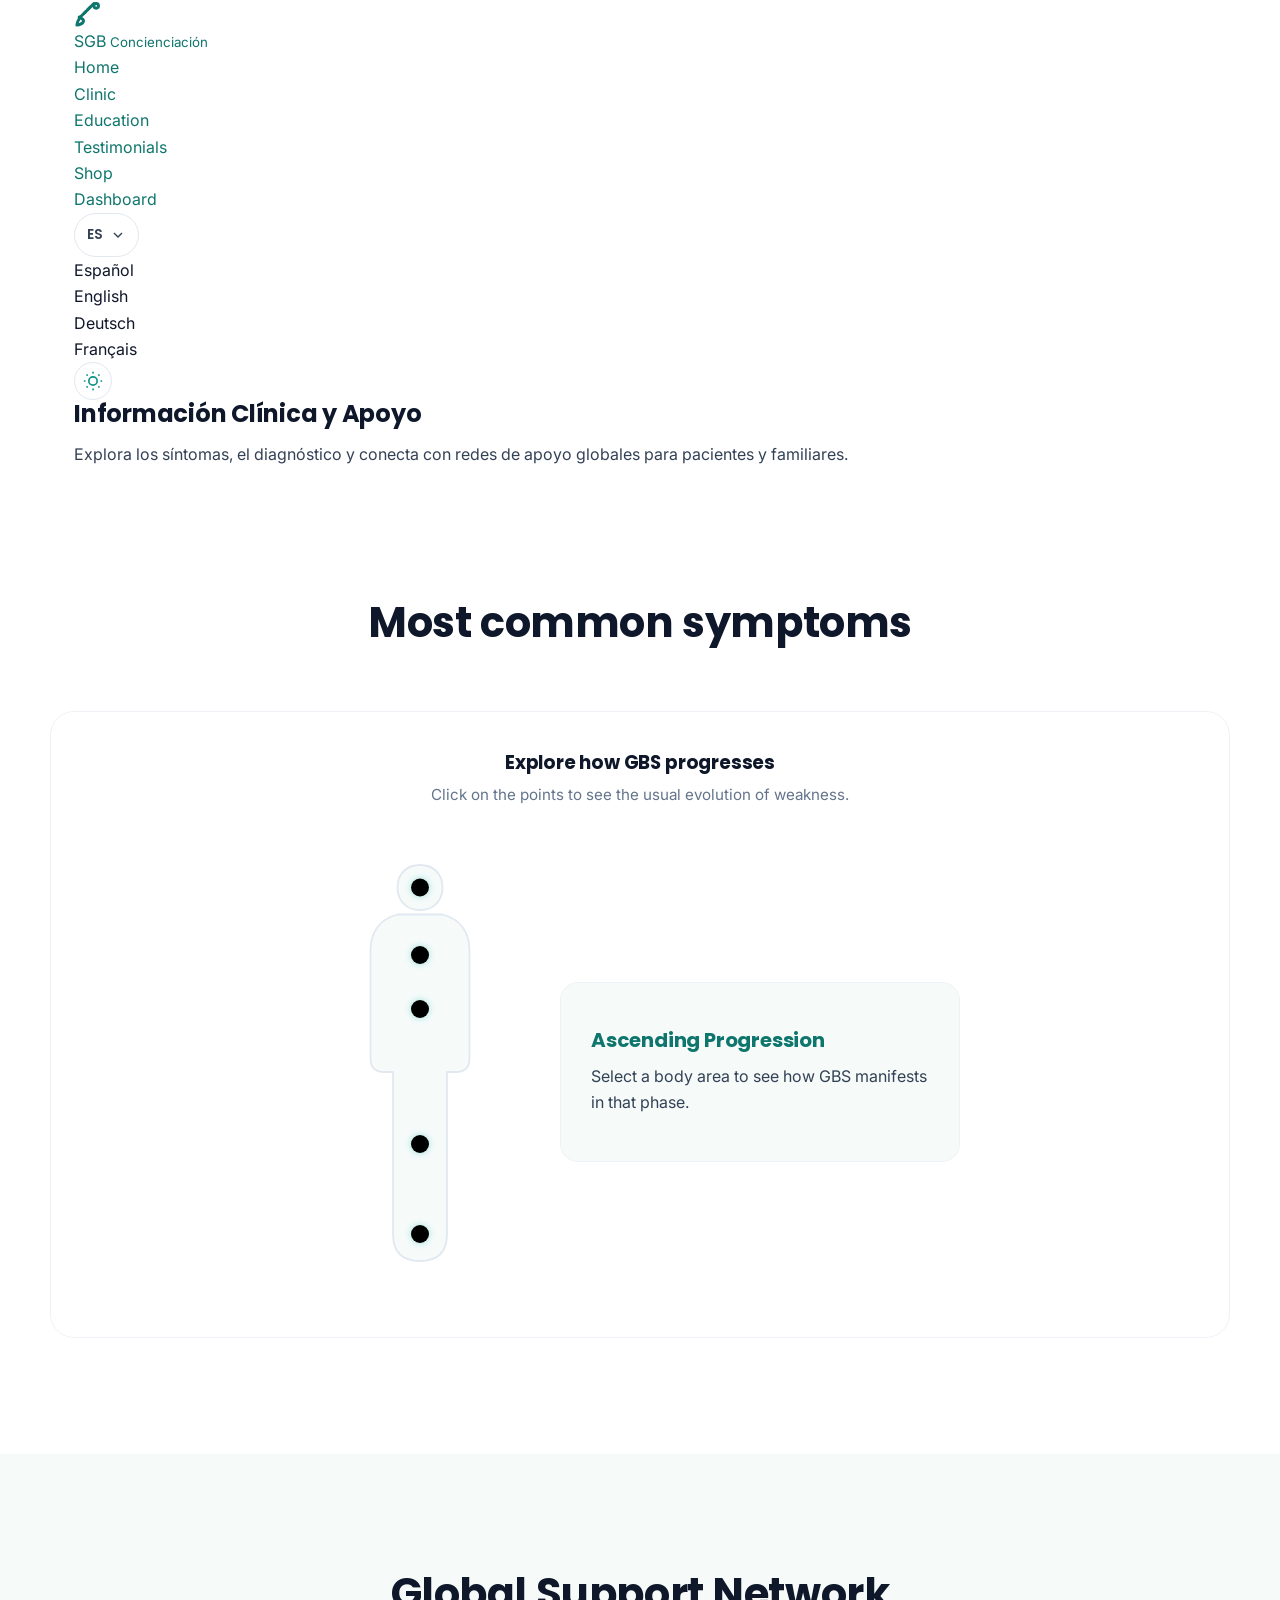
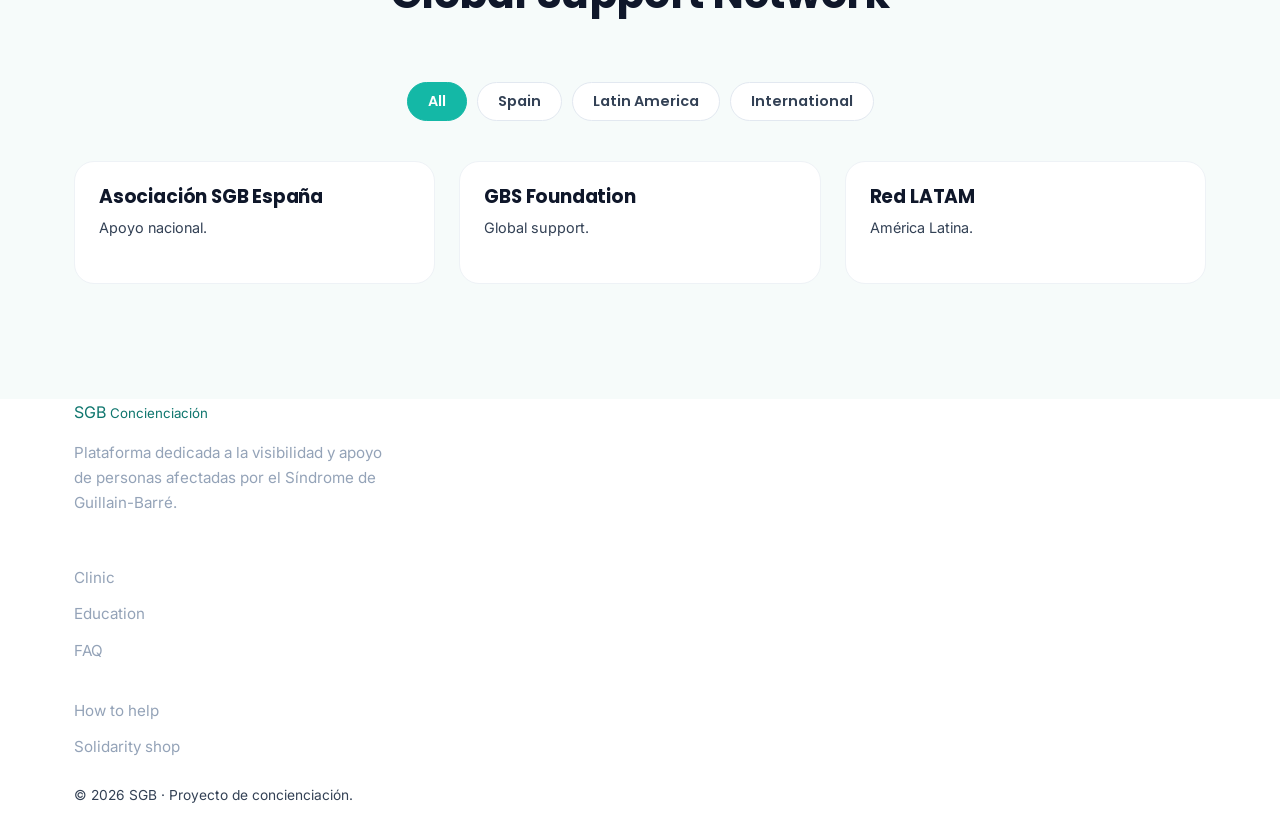
==== clinica.html @ 2cfd0564 "que crees que podemos implementar? ### Mejoras Implementadas: 1.  **Nueva Arquitectura Modular**: He" ====
<!DOCTYPE html>
<html lang="es" data-theme="light">
<head>
  <meta charset="UTF-8" />
  <meta name="viewport" content="width=device-width, initial-scale=1.0" />
  <title data-i18n="nav.sintomas">Clínica - SGB · Concienciación</title>
  
  <!-- SEO & Social -->
  <meta name="description" content="Información clínica detallada sobre el Síndrome de Guillain-Barré: síntomas, diagnóstico y red de apoyo internacional." data-i18n-attr="content:meta.description" />
  <link rel="canonical" href="https://sgb-concienciacion.vercel.app/clinica.html" />
  
  <link rel="icon" type="image/svg+xml" href="assets/favicon.svg" />
  <link rel="stylesheet" href="css/styles.css" />
  <link rel="preconnect" href="https://fonts.googleapis.com" />
  <link rel="preconnect" href="https://fonts.gstatic.com" crossorigin />
  <link href="https://fonts.googleapis.com/css2?family=Poppins:wght@400;500;600;700;800&family=Inter:wght@400;500;600&display=swap" rel="stylesheet" />
</head>
<body class="subpage">
  <a href="#main-content" class="skip-link" data-i18n="skip.content">Saltar al contenido</a>

  <!-- Header -->
  <header class="header sticky" id="header">
    <div class="container nav-container">
      <a href="index.html" class="logo" aria-label="Inicio - SGB" data-i18n-attr="aria-label:brand.aria">
        <span class="logo-icon" aria-hidden="true">
          <svg viewBox="0 0 24 24" width="28" height="28" fill="none" stroke="currentColor" stroke-width="2.5" stroke-linecap="round" stroke-linejoin="round"><path d="M4.5 16.5c-1.5 1.26-2 5-2 5s3.74-.5 5-2c.71-.84.71-2.16 0-3-.71-.84-1.9-1.26-3-2z"/><path d="m10 10-5.5 5.5"/><path d="m14 6-5.5 5.5"/><path d="M17 3l-5.5 5.5"/><circle cx="19" cy="5" r="2"/></svg>
        </span>
        <span class="logo-text">SGB <small>Concienciación</small></span>
      </a>

      <nav class="nav" id="navMenu" aria-label="Navegación principal">
        <ul role="list">
          <li><a href="index.html" data-i18n="nav.inicio">Inicio</a></li>
          <li><a href="clinica.html" class="active" aria-current="page" data-i18n="nav.sintomas">Clínica</a></li>
          <li><a href="educacion.html" data-i18n="nav.concienciacion">Educación</a></li>
          <li><a href="comunidad.html" data-i18n="nav.testimonios">Comunidad</a></li>
          <li><a href="tienda.html" data-i18n="nav.merchan">Tienda</a></li>
          <li><a href="dashboard.html" data-i18n="nav.dashboard">Dashboard</a></li>
        </ul>
      </nav>

      <div class="nav-actions">
        <div class="lang-selector">
          <button class="lang-btn" id="langBtn" aria-expanded="false" aria-haspopup="listbox" aria-label="Cambiar idioma">
            <span id="currentLang">ES</span>
            <svg viewBox="0 0 24 24" width="16" height="16" fill="none" stroke="currentColor" stroke-width="2"><path d="m6 9 6 6 6-6"/></svg>
          </button>
          <ul class="lang-dropdown" id="langDropdown" role="listbox">
            <li role="option" data-value="es">Español</li>
            <li role="option" data-value="en">English</li>
            <li role="option" data-value="de">Deutsch</li>
            <li role="option" data-value="fr">Français</li>
          </ul>
        </div>
        <button id="themeToggle" class="theme-toggle" aria-label="Cambiar tema" data-i18n-attr="aria-label:attr.theme">
          <svg class="sun" viewBox="0 0 24 24" width="20" height="20" fill="none" stroke="currentColor" stroke-width="2"><circle cx="12" cy="12" r="5"/><path d="M12 1v2M12 21v2M4.22 4.22l1.42 1.42M18.36 18.36l1.42 1.42M1 12h2M21 12h2M4.22 19.78l1.42-1.42M18.36 5.64l1.42-1.42"/></svg>
          <svg class="moon" viewBox="0 0 24 24" width="20" height="20" fill="none" stroke="currentColor" stroke-width="2"><path d="M21 12.79A9 9 0 1 1 11.21 3 7 7 0 0 0 21 12.79z"/></svg>
        </button>
        <button class="menu-toggle" id="menuToggle" aria-label="Abrir menú" aria-controls="navMenu" aria-expanded="false" data-i18n-attr="aria-label:attr.menu.open">
          <svg viewBox="0 0 24 24" width="24" height="24" fill="none" stroke="currentColor" stroke-width="2.5" stroke-linecap="round"><path class="top" d="M4 7h16"/><path class="mid" d="M4 12h16"/><path class="bot" d="M4 17h16"/></svg>
        </button>
      </div>
    </div>
  </header>

  <main id="main-content">
    <section class="page-header container">
      <h1 data-i18n="clinica.title">Información Clínica y Apoyo</h1>
      <p class="lead" data-i18n="clinica.lead">Explora los síntomas, el diagnóstico y conecta con redes de apoyo globales para pacientes y familiares.</p>
    </section>

    <!-- Síntomas -->
    <section id="sintomas" class="section container">
      <div class="section-head">
        <h2 data-i18n="sintomas.title">Síntomas y Progresión</h2>
      </div>
      <!-- Mapa interactivo de síntomas -->
      <div class="symptoms-map-container reveal">
        <h3 class="map-title" data-i18n="sintomas.map.title">Explora cómo progresa el SGB</h3>
        <p class="map-subtitle" data-i18n="sintomas.map.subtitle">Haz clic en los puntos para ver la evolución habitual de la debilidad.</p>
        
        <div class="map-wrapper">
          <div class="human-body-svg">
            <svg viewBox="0 0 200 500" width="100%" height="100%" preserveAspectRatio="xMidYMid meet">
              <path d="M100 20c-15 0-25 10-25 25s10 25 25 25 25-10 25-25-10-25-25-25zM75 75c-20 5-30 20-30 40v120c0 10 5 15 15 15h10v180c0 20 10 30 30 30s30-10 30-30V250h10c10 0 15-5 15-15V115c0-20-10-35-30-40H75z" fill="var(--bg-alt)" stroke="var(--line)" stroke-width="2"/>
              <circle class="hotspot" data-step="1" cx="100" cy="430" r="10" fill="var(--teal-500)"/>
              <circle class="hotspot" data-step="2" cx="100" cy="330" r="10" fill="var(--teal-500)"/>
              <circle class="hotspot" data-step="3" cx="100" cy="180" r="10" fill="var(--teal-500)"/>
              <circle class="hotspot" data-step="4" cx="100" cy="120" r="10" fill="var(--teal-500)"/>
              <circle class="hotspot" data-step="5" cx="100" cy="45" r="10" fill="var(--teal-500)"/>
            </svg>
          </div>
          
          <div class="map-info-panel" id="mapInfoPanel">
            <div class="info-content active" data-step="default">
              <h4 data-i18n="sintomas.map.default.h">Progresión Ascendente</h4>
              <p data-i18n="sintomas.map.default.p">Selecciona una zona del cuerpo para ver cómo se manifiesta el SGB en esa fase.</p>
            </div>
            <div class="info-content" data-step="1" hidden><h4 data-i18n="sintomas.map.s1.h">1. Pies y Tobillos</h4><p data-i18n="sintomas.map.s1.p">Hormigueo y pérdida inicial de reflejos.</p></div>
            <div class="info-content" data-step="2" hidden><h4 data-i18n="sintomas.map.s2.h">2. Piernas y Rodillas</h4><p data-i18n="sintomas.map.s2.p">Debilidad muscular que dificulta caminar.</p></div>
            <div class="info-content" data-step="3" hidden><h4 data-i18n="sintomas.map.s3.h">3. Tronco y Manos</h4><p data-i18n="sintomas.map.s3.p">Afecta la destreza manual y la fuerza en los brazos.</p></div>
            <div class="info-content" data-step="4" hidden><h4 data-i18n="sintomas.map.s4.h">4. Músculos Respiratorios</h4><p data-i18n="sintomas.map.s4.p">Fase crítica. Requiere vigilancia intensiva.</p></div>
            <div class="info-content" data-step="5" hidden><h4 data-i18n="sintomas.map.s5.h">5. Nervios Craneales</h4><p data-i18n="sintomas.map.s5.p">Afecta al habla y los movimientos faciales.</p></div>
          </div>
        </div>
      </div>
    </section>

    <!-- Red de Apoyo -->
    <section id="apoyo" class="section section-alt">
      <div class="container">
        <div class="section-head">
          <h2 data-i18n="map.title">Red de Apoyo Global</h2>
        </div>
        <div class="support-map-wrapper">
          <div class="support-regions">
            <button class="region-tab active" data-region="all" data-i18n="test.tab.all">Todos</button>
            <button class="region-tab" data-region="es" data-i18n="map.region.es">España</button>
            <button class="region-tab" data-region="latam" data-i18n="map.region.latam">Latinoamérica</button>
            <button class="region-tab" data-region="intl" data-i18n="map.region.intl">Internacional</button>
          </div>
          <div class="support-grid" id="supportGrid">
            <!-- Dinámico -->
          </div>
        </div>
      </div>
    </section>
  </main>

  <footer class="footer">
    <div class="container footer-grid">
      <div class="footer-brand">
        <a href="index.html" class="logo">
          <span class="logo-text">SGB <small>Concienciación</small></span>
        </a>
        <p data-i18n="footer.about">Plataforma dedicada a la visibilidad y apoyo de personas afectadas por el Síndrome de Guillain-Barré.</p>
      </div>
      <div class="footer-nav">
        <div class="footer-col">
          <h4 data-i18n="footer.col.info">Información</h4>
          <ul role="list">
            <li><a href="clinica.html" data-i18n="nav.sintomas">Clínica</a></li>
            <li><a href="educacion.html" data-i18n="nav.concienciacion">Educación</a></li>
            <li><a href="index.html#faq" data-i18n="nav.faq">Preguntas frecuentes</a></li>
          </ul>
        </div>
        <div class="footer-col">
          <h4 data-i18n="footer.col.imple">Implicarse</h4>
          <ul role="list">
            <li><a href="index.html#ayuda" data-i18n="nav.ayuda">Cómo ayudar</a></li>
            <li><a href="tienda.html" data-i18n="cta.tienda">Tienda solidaria</a></li>
          </ul>
        </div>
      </div>
    </div>
    <div class="container footer-bottom">
      <p>© 2026 SGB · Proyecto de concienciación.</p>
    </div>
  </footer>

  <script src="js/i18n.js"></script>
  <script src="js/main.js"></script>
</body>
</html>
---- css/styles.css ----
/* =========================================================
   SGB · Concienciación del Síndrome de Guillain-Barré
   Hoja de estilos principal
   ========================================================= */

/* ---------- Tokens / variables ---------- */
:root {
  --teal-900: #0b504a;
  --teal-800: #0f766e;
  --teal-700: #0d9488;
  --teal-600: #14b8a6;
  --teal-400: #2dd4bf;
  --teal-300: #5eead4;

  --coral: #f97373;
  --coral-soft: #fb7185;
  --amber: #fbbf24;

  --ink: #0f172a;
  --ink-soft: #334155;
  --muted: #64748b;
  --line: #e2e8f0;
  --line-soft: #eef2f6;
  --bg: #ffffff;
  --bg-alt: #f6fbfa;
  --bg-tint: #ecfdf5;

  --radius: 16px;
  --radius-sm: 10px;
  --radius-lg: 24px;
  --shadow-sm: 0 1px 2px rgba(15, 23, 42, .06), 0 1px 3px rgba(15, 23, 42, .04);
  --shadow: 0 10px 30px -12px rgba(13, 148, 136, .18);
  --shadow-lg: 0 30px 60px -20px rgba(13, 148, 136, .28);

  --container: 1180px;
  --ease: cubic-bezier(.22, .61, .36, 1);

  --font-display: "Poppins", system-ui, -apple-system, "Segoe UI", Roboto, sans-serif;
  --font-body: "Inter", system-ui, -apple-system, "Segoe UI", Roboto, sans-serif;
}

/* ---------- Reset base ---------- */
*, *::before, *::after { box-sizing: border-box; }

html { scroll-behavior: smooth; -webkit-text-size-adjust: 100%; }

body {
  margin: 0;
  font-family: var(--font-body);
  color: var(--ink);
  background: var(--bg);
  line-height: 1.65;
  font-size: 16px;
  -webkit-font-smoothing: antialiased;
  text-rendering: optimizeLegibility;
  overflow-x: hidden;
}

h1, h2, h3, h4 {
  font-family: var(--font-display);
  color: var(--ink);
  line-height: 1.18;
  margin: 0 0 .5em;
  font-weight: 700;
  letter-spacing: -.01em;
}

p { margin: 0 0 1em; color: var(--ink-soft); }

a { color: var(--teal-800); text-decoration: none; transition: color .2s var(--ease); }
a:hover { color: var(--teal-600); }

ul { margin: 0; padding: 0; list-style: none; }

img, svg { display: block; max-width: 100%; }

:focus-visible { outline: 3px solid var(--teal-400); outline-offset: 2px; border-radius: 4px; }

/* ---------- Layout ---------- */
.container {
  width: 100%;
  max-width: var(--container);
  margin-inline: auto;
  padding-inline: 24px;
}

.section { padding: clamp(64px, 9vw, 120px) 0; position: relative; }
.section-alt { background: var(--bg-alt); }

.section-head { max-width: 720px; margin: 0 auto clamp(40px, 5vw, 64px); text-align: center; }
.section-head h2 { font-size: clamp(1.8rem, 3.4vw, 2.6rem); }
.section-lead { font-size: 1.075rem; color: var(--muted); margin-top: 4px; }

.kicker {
  display: inline-block;
  font-family: var(--font-display);
  font-size: .8rem;
  font-weight: 600;
  letter-spacing: .12em;
  text-transform: uppercase;
  color: var(--teal-700);
  background: var(--bg-tint);
  padding: 6px 14px;
  border-radius: 999px;
  margin-bottom: 16px;
}

.grid-2 { display: grid; grid-template-columns: repeat(2, 1fr); gap: 24px; }
.grid-3 { display: grid; grid-template-columns: repeat(3, 1fr); gap: 24px; }
.grid-4 { display: grid; grid-template-columns: repeat(4, 1fr); gap: 24px; }

/* ---------- Botones ---------- */
.btn {
  --btn-bg: var(--teal-800);
  display: inline-flex;
  align-items: center;
  justify-content: center;
  gap: 8px;
  font-family: var(--font-display);
  font-weight: 600;
  font-size: .98rem;
  padding: 13px 24px;
  border-radius: 999px;
  border: 2px solid transparent;
  cursor: pointer;
  background: var(--btn-bg);
  color: #fff;
  transition: transform .2s var(--ease), box-shadow .25s var(--ease), background .2s var(--ease);
  white-space: nowrap;
}
.btn:hover { transform: translateY(-2px); box-shadow: 0 14px 24px -10px rgba(13, 148, 136, .55); color: #fff; }
.btn:active { transform: translateY(0); }

.btn-primary { background: linear-gradient(135deg, var(--teal-600), var(--teal-800)); }
.btn-outline { background: transparent; color: var(--teal-800); border-color: rgba(15, 118, 110, .35); }
.btn-outline:hover { background: var(--teal-800); color: #fff; border-color: var(--teal-800); }

.btn-ghost {
  background: transparent;
  color: var(--teal-800);
  border-color: rgba(15, 118, 110, .25);
}
.btn-ghost:hover { background: var(--teal-800); color: #fff; }

.btn-small { padding: 9px 16px; font-size: .88rem; }
.btn-light { background: #fff; color: var(--teal-800); }
.btn-light:hover { color: var(--teal-800); box-shadow: 0 14px 24px -10px rgba(0, 0, 0, .25); }

/* ---------- Skip link ---------- */
.skip-link {
  position: absolute;
  left: -999px;
  top: 8px;
  background: var(--teal-800);
  color: #fff;
  padding: 10px 16px;
  border-radius: 8px;
  z-index: 200;
}
.skip-link:focus { left: 12px; }

/* ---------- Header ---------- */
.site-header {
  position: sticky;
  top: 0;
  z-index: 100;
  background: rgba(255, 255, 255, .82);
  backdrop-filter: saturate(180%) blur(14px);
  -webkit-backdrop-filter: saturate(180%) blur(14px);
  border-bottom: 1px solid var(--line-soft);
  transition: box-shadow .3s var(--ease);
}
.site-header.scrolled { box-shadow: 0 6px 20px -14px rgba(15, 23, 42, .25); }

.header-inner {
  display: flex;
  align-items: center;
  justify-content: space-between;
  gap: 20px;
  height: 72px;
}

.brand {
  display: inline-flex;
  align-items: center;
  gap: 10px;
  font-family: var(--font-display);
  font-weight: 800;
  font-size: 1.3rem;
  color: var(--ink);
  letter-spacing: -.02em;
}
.brand:hover { color: var(--ink); }
.brand-mark {
  display: grid;
  place-items: center;
  width: 38px;
  height: 38px;
  border-radius: 12px;
  color: #fff;
  background: linear-gradient(135deg, var(--teal-600), var(--teal-800));
  box-shadow: 0 8px 18px -8px rgba(15, 118, 110, .6);
}
.brand-dot { color: var(--teal-600); }

.nav-list { display: flex; align-items: center; gap: 6px; }
.nav-link {
  position: relative;
  display: inline-block;
  padding: 9px 14px;
  font-family: var(--font-display);
  font-weight: 500;
  font-size: .95rem;
  color: var(--ink-soft);
  border-radius: 999px;
  transition: color .2s var(--ease), background .2s var(--ease);
}
.nav-link::after {
  content: "";
  position: absolute;
  left: 14px; right: 14px; bottom: 4px;
  height: 2px;
  background: var(--teal-600);
  transform: scaleX(0);
  transform-origin: left;
  transition: transform .25s var(--ease);
  border-radius: 2px;
}
.nav-link:hover { color: var(--teal-800); }
.nav-link:hover::after { transform: scaleX(1); }

.header-actions { display: flex; align-items: center; gap: 12px; }
.nav-cta { display: inline-flex; }

.cart-btn {
  position: relative;
  display: grid;
  place-items: center;
  width: 44px;
  height: 44px;
  border: 1px solid var(--line);
  background: #fff;
  border-radius: 50%;
  color: var(--teal-800);
  cursor: pointer;
  transition: box-shadow .2s var(--ease), transform .2s var(--ease);
}
.cart-btn:hover { box-shadow: var(--shadow-sm); transform: translateY(-1px); }
.cart-count {
  position: absolute;
  top: -4px; right: -4px;
  min-width: 20px; height: 20px;
  padding: 0 5px;
  display: grid;
  place-items: center;
  font-family: var(--font-display);
  font-size: .72rem;
  font-weight: 700;
  color: #fff;
  background: var(--coral);
  border-radius: 999px;
  border: 2px solid #fff;
  transform: scale(0);
  transition: transform .25s var(--ease);
}
.cart-count.show { transform: scale(1); }

.menu-toggle {
  display: none;
  flex-direction: column;
  justify-content: center;
  gap: 5px;
  width: 44px;
  height: 44px;
  background: transparent;
  border: 1px solid var(--line);
  border-radius: 12px;
  cursor: pointer;
  padding: 0;
}
.menu-toggle span {
  width: 20px;
  height: 2px;
  background: var(--ink);
  margin: 0 auto;
  border-radius: 2px;
  transition: transform .3s var(--ease), opacity .2s var(--ease);
}
.menu-toggle.open span:nth-child(1) { transform: translateY(7px) rotate(45deg); }
.menu-toggle.open span:nth-child(2) { opacity: 0; }
.menu-toggle.open span:nth-child(3) { transform: translateY(-7px) rotate(-45deg); }

/* ---------- Selector de idioma ---------- */
.lang-switch { position: relative; }

.lang-btn {
  display: inline-flex;
  align-items: center;
  gap: 6px;
  height: 44px;
  padding: 0 12px;
  border: 1px solid var(--line);
  background: #fff;
  border-radius: 999px;
  color: var(--ink-soft);
  font-family: var(--font-display);
  font-weight: 600;
  font-size: .85rem;
  letter-spacing: .03em;
  cursor: pointer;
  transition: box-shadow .2s var(--ease), transform .2s var(--ease), border-color .2s var(--ease), color .2s var(--ease);
}
.lang-btn:hover { box-shadow: var(--shadow-sm); transform: translateY(-1px); border-color: var(--teal-300); color: var(--teal-800); }
.lang-btn .lang-current { line-height: 1; }
.lang-btn .lang-caret { opacity: .6; transition: transform .25s var(--ease); }
.lang-btn.open .lang-caret { transform: rotate(180deg); }

.lang-menu {
  position: absolute;
  top: calc(100% + 8px);
  right: 0;
  min-width: 172px;
  margin: 0;
  padding: 6px;
  background: #fff;
  border: 1px solid var(--line);
  border-radius: 14px;
  box-shadow: var(--shadow);
  z-index: 120;
  list-style: none;
  opacity: 0;
  visibility: hidden;
  transform: translateY(-6px);
  transition: opacity .2s var(--ease), transform .2s var(--ease), visibility .2s var(--ease);
}
.lang-menu.open { opacity: 1; visibility: visible; transform: translateY(0); }

.lang-option {
  display: block;
  width: 100%;
  text-align: left;
  padding: 9px 12px;
  border: none;
  background: transparent;
  border-radius: 10px;
  font-family: var(--font-body);
  font-size: .92rem;
  font-weight: 500;
  color: var(--ink-soft);
  cursor: pointer;
  transition: background .15s var(--ease), color .15s var(--ease);
}
.lang-option:hover { background: var(--bg-tint); color: var(--teal-800); }
.lang-option.active { color: var(--teal-800); font-weight: 700; background: var(--bg-tint); }

/* ---------- Hero ---------- */
.hero {
  position: relative;
  padding: clamp(70px, 12vw, 130px) 0 clamp(60px, 8vw, 100px);
  overflow: hidden;
  background:
    radial-gradient(1200px 600px at 85% -10%, rgba(94, 234, 212, .25), transparent 60%),
    radial-gradient(900px 500px at 10% 120%, rgba(20, 184, 166, .14), transparent 55%),
    linear-gradient(180deg, #f0fdfa 0%, #ffffff 60%);
}
.hero-bg { position: absolute; inset: 0; pointer-events: none; z-index: 0; }
.blob {
  position: absolute;
  border-radius: 50%;
  filter: blur(60px);
  opacity: .5;
  animation: float 14s ease-in-out infinite;
}
.blob-1 { width: 360px; height: 360px; background: #5eead4; top: -80px; right: -60px; }
.blob-2 { width: 280px; height: 280px; background: #99f6e4; bottom: -60px; left: -40px; animation-delay: -4s; }
.blob-3 { width: 200px; height: 200px; background: #fda4af; top: 40%; left: 45%; opacity: .25; animation-delay: -8s; }
@keyframes float {
  0%, 100% { transform: translate(0, 0) scale(1); }
  50% { transform: translate(20px, -24px) scale(1.06); }
}

.hero-inner {
  position: relative;
  z-index: 1;
  display: grid;
  grid-template-columns: 1.15fr .85fr;
  align-items: center;
  gap: 48px;
}

.eyebrow {
  display: inline-flex;
  align-items: center;
  gap: 8px;
  font-family: var(--font-display);
  font-weight: 600;
  font-size: .82rem;
  letter-spacing: .04em;
  color: var(--teal-800);
  background: #fff;
  border: 1px solid var(--teal-300);
  padding: 8px 14px;
  border-radius: 999px;
  box-shadow: var(--shadow-sm);
  margin-bottom: 22px;
}
.ribbon-mini { display: inline-grid; place-items: center; color: var(--teal-600); }

.hero-title {
  font-size: clamp(2.3rem, 5.4vw, 4rem);
  font-weight: 800;
  line-height: 1.08;
  margin-bottom: 20px;
}
.grad {
  background: linear-gradient(120deg, var(--teal-600) 10%, var(--teal-800) 60%, var(--coral-soft) 130%);
  -webkit-background-clip: text;
  background-clip: text;
  -webkit-text-fill-color: transparent;
  color: transparent;
}
.hero-lead {
  font-size: 1.15rem;
  color: var(--ink-soft);
  max-width: 540px;
  margin-bottom: 30px;
}
.hero-cta { display: flex; flex-wrap: wrap; gap: 14px; margin-bottom: 40px; }

.hero-stats {
  display: grid;
  grid-template-columns: repeat(3, 1fr);
  gap: 24px;
  max-width: 560px;
  padding-top: 26px;
  border-top: 1px solid var(--line);
}
.hero-stats li { display: flex; flex-direction: column; }
.hero-stats strong {
  font-family: var(--font-display);
  font-size: 1.7rem;
  font-weight: 700;
  color: var(--teal-800);
  line-height: 1;
}
.hero-stats span { font-size: .82rem; color: var(--muted); margin-top: 6px; }

.hero-art { display: grid; place-items: center; }
.ribbon-medal {
  width: min(360px, 80%);
  filter: drop-shadow(0 28px 40px rgba(13, 148, 136, .28));
  animation: bob 6s ease-in-out infinite;
}
@keyframes bob { 0%, 100% { transform: translateY(0); } 50% { transform: translateY(-12px); } }

.scroll-cue {
  position: absolute;
  left: 50%;
  bottom: 22px;
  transform: translateX(-50%);
  z-index: 2;
  display: grid;
  place-items: center;
}
.mouse {
  width: 26px; height: 42px;
  border: 2px solid var(--teal-700);
  border-radius: 999px;
  display: flex;
  justify-content: center;
  padding-top: 7px;
  opacity: .7;
}
.wheel {
  width: 4px; height: 8px;
  background: var(--teal-700);
  border-radius: 2px;
  animation: wheel 1.6s ease-in-out infinite;
}
@keyframes wheel { 0% { opacity: 1; transform: translateY(0); } 100% { opacity: 0; transform: translateY(10px); } }

/* ---------- Tarjetas ---------- */
.cards { margin-top: 8px; }
.card {
  background: #fff;
  border: 1px solid var(--line-soft);
  border-radius: var(--radius);
  padding: 28px;
  box-shadow: var(--shadow-sm);
  transition: transform .25s var(--ease), box-shadow .25s var(--ease), border-color .25s var(--ease);
}
.card:hover { transform: translateY(-6px); box-shadow: var(--shadow); border-color: var(--teal-300); }
.card-icon {
  display: grid;
  place-items: center;
  width: 54px; height: 54px;
  border-radius: 14px;
  margin-bottom: 18px;
  color: #fff;
  background: linear-gradient(135deg, var(--teal-500, var(--teal-600)), var(--teal-800));
}
.card-icon.teal { background: linear-gradient(135deg, var(--teal-600), var(--teal-800)); }
.card h3 { font-size: 1.2rem; margin-bottom: 8px; }
.card p { margin: 0; color: var(--muted); font-size: .98rem; }

/* ---------- Callout ---------- */
.callout {
  display: flex;
  align-items: flex-start;
  gap: 14px;
  margin-top: 36px;
  padding: 20px 24px;
  background: var(--bg-tint);
  border: 1px solid #c7f0e8;
  border-left: 4px solid var(--teal-600);
  border-radius: var(--radius-sm);
}
.callout-icon { color: var(--teal-700); flex: 0 0 auto; margin-top: 2px; }
.callout p { margin: 0; font-size: .96rem; color: var(--ink-soft); }

/* ---------- Síntomas ---------- */
.symptoms { gap: 18px; }
.symptom {
  display: flex;
  gap: 18px;
  align-items: flex-start;
  background: #fff;
  border: 1px solid var(--line-soft);
  border-radius: var(--radius);
  padding: 22px 24px;
  box-shadow: var(--shadow-sm);
  transition: transform .25s var(--ease), box-shadow .25s var(--ease), border-color .25s var(--ease);
}
.symptom:hover { transform: translateY(-4px); box-shadow: var(--shadow); border-color: var(--teal-300); }
.sym-num {
  font-family: var(--font-display);
  font-weight: 800;
  font-size: 1.5rem;
  color: var(--teal-400);
  background: var(--bg-tint);
  border-radius: 12px;
  min-width: 50px;
  height: 50px;
  display: grid;
  place-items: center;
  flex: 0 0 auto;
}
.symptom h3 { font-size: 1.08rem; margin-bottom: 4px; }
.symptom p { margin: 0; font-size: .96rem; color: var(--muted); }

/* ---------- Split / concienciación ---------- */
.split {
  display: grid;
  grid-template-columns: 1fr 1fr;
  gap: 56px;
  align-items: center;
}
.split-text h2 { font-size: clamp(1.7rem, 3vw, 2.4rem); margin-bottom: 16px; }
.split-text p { font-size: 1.05rem; }
.check-list { margin-top: 24px; display: grid; gap: 12px; }
.check-list li {
  position: relative;
  padding-left: 32px;
  font-weight: 500;
  color: var(--ink-soft);
}
.check-list li::before {
  content: "";
  position: absolute;
  left: 0; top: 4px;
  width: 20px; height: 20px;
  border-radius: 50%;
  background: var(--bg-tint);
}
.check-list li::after {
  content: "";
  position: absolute;
  left: 6px; top: 9px;
  width: 8px; height: 4px;
  border-left: 2px solid var(--teal-700);
  border-bottom: 2px solid var(--teal-700);
  transform: rotate(-45deg);
}

.stats-panel {
  background: linear-gradient(160deg, #fff, #f0fdfa);
  border: 1px solid var(--line-soft);
  border-radius: var(--radius-lg);
  padding: 32px;
  box-shadow: var(--shadow);
}
.stat-row { margin-bottom: 22px; }
.stat-row:last-of-type { margin-bottom: 8px; }
.stat-bar {
  height: 12px;
  background: #e2f3f0;
  border-radius: 999px;
  overflow: hidden;
  margin-bottom: 8px;
}
.stat-bar span {
  display: block;
  height: 100%;
  background: linear-gradient(90deg, var(--teal-400), var(--teal-800));
  border-radius: 999px;
  width: 0;
  transition: width 1.2s var(--ease);
}
.stat-row.animated .stat-bar span { width: var(--w); }
.stat-meta { display: flex; align-items: baseline; gap: 10px; }
.stat-meta strong { font-family: var(--font-display); font-size: 1.3rem; color: var(--teal-800); }
.stat-meta span { font-size: .92rem; color: var(--muted); }
.stats-note { font-size: .8rem; color: var(--muted); margin-top: 14px; margin-bottom: 0; }

/* ---------- Productos ---------- */
.products { gap: 26px; }
.product {
  display: flex;
  flex-direction: column;
  background: #fff;
  border: 1px solid var(--line-soft);
  border-radius: var(--radius-lg);
  overflow: hidden;
  box-shadow: var(--shadow-sm);
  transition: transform .3s var(--ease), box-shadow .3s var(--ease), border-color .3s var(--ease);
}
.product:hover { transform: translateY(-8px); box-shadow: var(--shadow-lg); border-color: var(--teal-300); }
.product-media {
  position: relative;
  aspect-ratio: 1 / 1;
  display: grid;
  place-items: center;
  padding: 28px;
  background: radial-gradient(120% 120% at 50% 0%, #f0fdfa, #ffffff 70%);
}
.product-media svg { width: 78%; height: 78%; transition: transform .35s var(--ease); }
.product:hover .product-media svg { transform: scale(1.06) rotate(-1deg); }
.badge {
  position: absolute;
  top: 14px; left: 14px;
  font-family: var(--font-display);
  font-size: .72rem;
  font-weight: 600;
  letter-spacing: .04em;
  text-transform: uppercase;
  color: var(--teal-800);
  background: #fff;
  border: 1px solid var(--teal-300);
  padding: 5px 10px;
  border-radius: 999px;
  box-shadow: var(--shadow-sm);
}
.product-body { padding: 20px 22px 24px; display: flex; flex-direction: column; flex: 1; }
.product-body h3 { font-size: 1.12rem; margin-bottom: 6px; }
.product-body p { font-size: .92rem; color: var(--muted); margin-bottom: 18px; flex: 1; }
.product-foot { display: flex; align-items: center; justify-content: space-between; gap: 12px; }
.price { font-family: var(--font-display); font-weight: 700; font-size: 1.25rem; color: var(--ink); }

/* ---------- Cómo ayudar ---------- */
.help { gap: 24px; }
.help-card {
  background: #fff;
  border: 1px solid var(--line-soft);
  border-radius: var(--radius);
  padding: 30px 28px;
  box-shadow: var(--shadow-sm);
  transition: transform .25s var(--ease), box-shadow .25s var(--ease), border-color .25s var(--ease);
}
.help-card:hover { transform: translateY(-6px); box-shadow: var(--shadow); border-color: var(--teal-300); }
.help-icon {
  display: grid;
  place-items: center;
  width: 56px; height: 56px;
  border-radius: 16px;
  margin-bottom: 18px;
  color: #fff;
  background: linear-gradient(135deg, var(--teal-600), var(--teal-800));
}
.help-card h3 { font-size: 1.2rem; margin-bottom: 8px; }
.help-card p { margin-bottom: 18px; color: var(--muted); font-size: .98rem; }
.link-arrow {
  display: inline-flex;
  align-items: center;
  gap: 6px;
  font-family: var(--font-display);
  font-weight: 600;
  font-size: .95rem;
  color: var(--teal-800);
}
.link-arrow span { transition: transform .2s var(--ease); }
.link-arrow:hover { color: var(--teal-600); }
.link-arrow:hover span { transform: translateX(4px); }

.cta-banner {
  display: flex;
  align-items: center;
  justify-content: space-between;
  gap: 28px;
  flex-wrap: wrap;
  margin-top: 56px;
  padding: clamp(28px, 4vw, 44px);
  border-radius: var(--radius-lg);
  background:
    radial-gradient(800px 300px at 90% -40%, rgba(94, 234, 212, .5), transparent 60%),
    linear-gradient(135deg, var(--teal-800), var(--teal-900));
  color: #fff;
  box-shadow: var(--shadow-lg);
}
.cta-banner h3 { color: #fff; font-size: clamp(1.4rem, 2.6vw, 1.9rem); margin-bottom: 6px; }
.cta-banner p { color: rgba(255, 255, 255, .85); margin: 0; }

/* ---------- Footer ---------- */
.site-footer {
  background: var(--ink);
  color: #cbd5e1;
  padding: clamp(56px, 7vw, 80px) 0 28px;
  margin-top: 0;
}
.footer-inner {
  display: grid;
  grid-template-columns: 1.3fr 2fr;
  gap: 48px;
  padding-bottom: 40px;
  border-bottom: 1px solid rgba(255, 255, 255, .08);
}
.brand-footer { color: #fff; }
.brand-footer:hover { color: #fff; }
.footer-brand p { color: #94a3b8; margin-top: 14px; max-width: 320px; font-size: .95rem; }
.footer-cols { display: grid; grid-template-columns: repeat(3, 1fr); gap: 24px; }
.footer-col h4 {
  color: #fff;
  font-size: .95rem;
  letter-spacing: .03em;
  margin-bottom: 16px;
  font-weight: 600;
}
.footer-col ul { display: grid; gap: 10px; }
.footer-col a { color: #94a3b8; font-size: .95rem; }
.footer-col a:hover { color: var(--teal-300); }
.social { display: flex; gap: 12px; }
.social a {
  display: grid;
  place-items: center;
  width: 40px; height: 40px;
  border-radius: 10px;
  background: rgba(255, 255, 255, .06);
  color: #cbd5e1;
  transition: background .2s var(--ease), color .2s var(--ease), transform .2s var(--ease);
}
.social a:hover { background: var(--teal-700); color: #fff; transform: translateY(-2px); }
.footer-bottom {
  display: flex;
  align-items: center;
  justify-content: space-between;
  flex-wrap: wrap;
  gap: 8px;
  padding-top: 24px;
  font-size: .86rem;
  color: #64748b;
}
.footer-legal { margin: 0; }

/* ---------- Toast ---------- */
.toast {
  position: fixed;
  left: 50%;
  bottom: 28px;
  transform: translate(-50%, 140%);
  z-index: 300;
  background: var(--ink);
  color: #fff;
  font-family: var(--font-display);
  font-weight: 500;
  font-size: .95rem;
  padding: 14px 22px;
  border-radius: 999px;
  box-shadow: var(--shadow-lg);
  display: flex;
  align-items: center;
  gap: 10px;
  transition: transform .4s var(--ease);
  max-width: 90vw;
}
.toast.show { transform: translate(-50%, 0); }
.toast::before {
  content: "";
  width: 20px; height: 20px;
  border-radius: 50%;
  background: var(--teal-400);
  display: inline-block;
  background-image: linear-gradient(135deg, transparent 45%, #fff 47%, #fff 53%, transparent 55%);
}

/* ---------- Animaciones reveal ---------- */
.reveal {
  opacity: 0;
  transform: translateY(28px);
  transition: opacity .7s var(--ease), transform .7s var(--ease);
  will-change: opacity, transform;
}
.reveal.in { opacity: 1; transform: none; }

/* ---------- Responsive ---------- */
@media (max-width: 960px) {
  .grid-3, .grid-4 { grid-template-columns: repeat(2, 1fr); }
  .hero-inner { grid-template-columns: 1fr; gap: 36px; }
  .hero-art { order: -1; }
  .ribbon-medal { width: min(240px, 60%); }
  .split { grid-template-columns: 1fr; gap: 36px; }
  .footer-inner { grid-template-columns: 1fr; gap: 32px; }
}

@media (max-width: 760px) {
  .nav {
    position: fixed;
    inset: 72px 0 auto 0;
    background: #fff;
    border-bottom: 1px solid var(--line);
    padding: 16px 24px 24px;
    transform: translateY(-130%);
    transition: transform .35s var(--ease);
    box-shadow: 0 20px 30px -16px rgba(15, 23, 42, .2);
    z-index: 90;
  }
  .nav.open { transform: translateY(0); }
  .nav-list { flex-direction: column; align-items: stretch; gap: 4px; }
  .nav-link { padding: 12px 14px; border-radius: 10px; }
  .nav-link::after { display: none; }
  .nav-link:hover { background: var(--bg-tint); }

  .menu-toggle { display: flex; }
  .nav-cta { display: none; }

  .grid-2, .grid-3, .grid-4 { grid-template-columns: 1fr; }
  .hero-stats { grid-template-columns: 1fr; gap: 14px; max-width: 360px; }
  .hero-stats li { flex-direction: row; align-items: baseline; gap: 12px; }
  .hero-stats span { margin-top: 0; }

  .footer-cols { grid-template-columns: 1fr 1fr; }
  .cta-banner { flex-direction: column; align-items: flex-start; text-align: left; }
}

@media (max-width: 420px) {
  .footer-cols { grid-template-columns: 1fr; }
  .grid-3, .grid-4 { grid-template-columns: 1fr; }
  .container { padding-inline: 18px; }
  .lang-btn { padding: 0 9px; gap: 5px; }
  .lang-menu { min-width: 150px; }
}

/* ---------- Reduced motion ---------- */
@media (prefers-reduced-motion: reduce) {
  *, *::before, *::after {
    animation-duration: .001ms !important;
    animation-iteration-count: 1 !important;
    transition-duration: .001ms !important;
    scroll-behavior: auto !important;
  }
  .reveal { opacity: 1; transform: none; }
}

/* ---------- FAQ ---------- */
.faq { max-width: 820px; margin: 0 auto; }
.faq-item { background: var(--bg); border: 1px solid rgba(15, 118, 110, .14); border-radius: 14px; margin-bottom: 14px; overflow: hidden; transition: box-shadow .2s ease, border-color .2s ease; }
.faq-item[open] { border-color: rgba(15, 118, 110, .35); box-shadow: 0 10px 24px -16px rgba(13, 148, 136, .5); }
.faq-item summary { list-style: none; cursor: pointer; padding: 20px 22px; font-weight: 600; font-size: 1.02rem; color: var(--ink); display: flex; align-items: center; justify-content: space-between; gap: 16px; }
.faq-item summary::-webkit-details-marker { display: none; }
.faq-item summary::after { content: "+"; flex: 0 0 auto; width: 26px; height: 26px; display: grid; place-items: center; color: var(--teal-700); border: 1.5px solid rgba(15, 118, 110, .35); border-radius: 50%; font-size: 1.1rem; font-weight: 700; line-height: 1; transition: background .2s ease, color .2s ease; }
.faq-item[open] summary::after { content: "\2212"; background: var(--teal-700); color: #fff; }
.faq-item summary:focus-visible { outline: 2px solid var(--teal-600); outline-offset: 2px; border-radius: 14px; }
.faq-answer { padding: 0 22px 20px; color: var(--ink-soft); font-size: .98rem; line-height: 1.65; }
.faq-answer p { margin: 0; }
@media (max-width: 560px) {
  .faq-item summary { padding: 16px 16px; font-size: .96rem; }
  .faq-answer { padding: 0 16px 16px; }
}

/* ---------- Testimonios ---------- */
.test-controls {
  display: flex;
  align-items: center;
  justify-content: space-between;
  flex-wrap: wrap;
  gap: 16px;
  margin-bottom: 18px;
}
.test-tabs {
  display: inline-flex;
  background: #fff;
  border: 1px solid var(--line);
  border-radius: 999px;
  padding: 5px;
  box-shadow: var(--shadow-sm);
}
.test-tab {
  border: none;
  background: transparent;
  font-family: var(--font-display);
  font-weight: 600;
  font-size: .9rem;
  color: var(--muted);
  padding: 9px 18px;
  border-radius: 999px;
  cursor: pointer;
  transition: color .2s var(--ease), background .2s var(--ease), box-shadow .2s var(--ease);
}
.test-tab:hover { color: var(--teal-800); }
.test-tab.active {
  color: #fff;
  background: linear-gradient(135deg, var(--teal-600), var(--teal-800));
  box-shadow: 0 8px 18px -10px rgba(13, 148, 136, .6);
}
.test-share { flex: 0 0 auto; }

.test-count { font-size: .9rem; color: var(--muted); margin: 0 0 22px; }
.test-count strong { color: var(--teal-800); font-family: var(--font-display); font-weight: 700; }

.test-grid {
  display: grid;
  grid-template-columns: repeat(auto-fill, minmax(min(100%, 340px), 1fr));
  gap: 24px;
  align-items: start;
}
@keyframes testIn { from { opacity: 0; transform: translateY(18px); } to { opacity: 1; transform: none; } }

.test-card {
  position: relative;
  display: flex;
  flex-direction: column;
  background: #fff;
  border: 1px solid var(--line-soft);
  border-radius: var(--radius-lg);
  box-shadow: var(--shadow-sm);
  overflow: hidden;
  animation: testIn .5s var(--ease) both;
  transition: transform .3s var(--ease), box-shadow .3s var(--ease), border-color .3s var(--ease);
}
.test-card:hover { transform: translateY(-6px); box-shadow: var(--shadow-lg); border-color: var(--teal-300); }

.test-quote-mark {
  position: absolute;
  top: 6px;
  right: 22px;
  font-family: var(--font-display);
  font-size: 3.6rem;
  line-height: 1;
  color: var(--teal-300);
  opacity: .45;
  pointer-events: none;
  user-select: none;
}
.test-card-body { padding: 26px 26px 22px; display: flex; flex-direction: column; flex: 1; gap: 14px; }
.test-card.video .test-card-body { padding-top: 18px; }

.test-text {
  position: relative;
  font-size: 1rem;
  line-height: 1.7;
  color: var(--ink-soft);
  margin: 0;
  flex: 1;
}
.test-video-caption { font-family: var(--font-display); font-weight: 600; font-size: 1.04rem; color: var(--ink); margin: 0; }

.test-foot { display: flex; align-items: center; gap: 12px; }
.test-avatar {
  display: grid;
  place-items: center;
  width: 44px; height: 44px;
  border-radius: 50%;
  font-family: var(--font-display);
  font-weight: 700;
  font-size: 1rem;
  color: #fff;
  flex: 0 0 auto;
  background: linear-gradient(135deg, var(--teal-600), var(--teal-800));
}
.test-avatar.role-family { background: linear-gradient(135deg, var(--coral-soft), var(--coral)); }
.test-avatar.role-carer { background: linear-gradient(135deg, #818cf8, #6366f1); }
.test-avatar.role-survivor { background: linear-gradient(135deg, var(--amber), #f59e0b); }
.test-avatar.role-professional { background: linear-gradient(135deg, #34d399, #059669); }
.test-avatar.role-other { background: linear-gradient(135deg, #94a3b8, #64748b); }
.test-author { display: flex; flex-direction: column; line-height: 1.3; min-width: 0; }
.test-author strong { font-family: var(--font-display); font-size: .98rem; color: var(--ink); font-weight: 600; }
.test-author span { font-size: .82rem; color: var(--muted); }

.test-badges { display: flex; flex-wrap: wrap; gap: 8px; align-items: center; }
.test-badge {
  display: inline-flex;
  align-items: center;
  gap: 5px;
  font-family: var(--font-display);
  font-size: .72rem;
  font-weight: 600;
  letter-spacing: .02em;
  padding: 4px 10px;
  border-radius: 999px;
  border: 1px solid var(--line);
  background: var(--bg-tint);
  color: var(--teal-800);
}
.test-badge.verified { background: #fff; border-color: var(--teal-300); }
.test-badge.verified svg { color: var(--teal-600); }
.test-badge.video-badge { background: #fffbeb; border-color: #fde68a; color: #b45309; }
.test-badge.video-badge svg { color: #b45309; }
.test-badge.pending { background: #fff7ed; border-color: #fed7aa; color: #c2410c; }
.test-date { font-size: .76rem; color: var(--muted); margin-left: auto; }

.test-media {
  position: relative;
  width: 100%;
  aspect-ratio: 16 / 9;
  background: linear-gradient(135deg, #0f766e, #0b504a);
  overflow: hidden;
}
.test-media iframe, .test-media video { width: 100%; height: 100%; border: 0; display: block; }

.test-empty {
  display: flex;
  flex-direction: column;
  align-items: center;
  text-align: center;
  gap: 8px;
  padding: 48px 24px;
  border: 1.5px dashed var(--line);
  border-radius: var(--radius-lg);
  background: rgba(255, 255, 255, .55);
}
.test-empty[hidden] { display: none; }
.test-empty-icon { color: var(--teal-400); margin-bottom: 4px; }
.test-empty p { margin: 0; font-family: var(--font-display); font-weight: 600; color: var(--ink); }
.test-empty span { color: var(--muted); font-size: .92rem; }

.test-actions {
  display: flex;
  gap: 12px;
  margin-top: auto;
  padding-top: 14px;
  border-top: 1px solid var(--line-soft);
}

.test-btn-action {
  display: inline-flex;
  align-items: center;
  gap: 6px;
  border: 1px solid var(--line);
  background: transparent;
  padding: 6px 12px;
  border-radius: 8px;
  cursor: pointer;
  font-family: var(--font-display);
  font-weight: 600;
  font-size: .85rem;
  color: var(--ink-soft);
  transition: all .2s var(--ease);
}
.test-btn-action:hover {
  background: var(--bg-alt);
  color: var(--teal-700);
  border-color: var(--teal-300);
}
.test-btn-action svg { transition: transform .2s var(--ease); }
.test-btn-action:hover svg { transform: scale(1.1); }

.support-btn:active svg { transform: scale(1.4); color: var(--coral); }
.support-btn span { font-variant-numeric: tabular-nums; }

.test-note {
  display: flex;
  align-items: flex-start;
  gap: 12px;
  margin-top: 32px;
  padding: 18px 22px;
  background: #fff;
  border: 1px solid var(--line-soft);
  border-left: 4px solid var(--teal-300);
  border-radius: var(--radius-sm);
}
.test-note svg { color: var(--teal-600); flex: 0 0 auto; margin-top: 2px; }
.test-note p { margin: 0; font-size: .9rem; color: var(--muted); }

/* ---------- Modal testimonio ---------- */
.modal { position: fixed; inset: 0; z-index: 250; display: none; align-items: center; justify-content: center; padding: 24px; }
.modal.open { display: flex; }
.modal-overlay {
  position: absolute; inset: 0;
  background: rgba(15, 23, 42, .55);
  backdrop-filter: blur(4px);
  -webkit-backdrop-filter: blur(4px);
  animation: fadeIn .25s var(--ease);
}
@keyframes fadeIn { from { opacity: 0; } to { opacity: 1; } }
.modal-card {
  position: relative; z-index: 1;
  width: 100%; max-width: 560px; max-height: 90vh; overflow-y: auto;
  background: #fff;
  border-radius: var(--radius-lg);
  box-shadow: var(--shadow-lg);
  padding: 32px;
  animation: modalIn .3s var(--ease);
}
@keyframes modalIn { from { opacity: 0; transform: translateY(16px) scale(.98); } to { opacity: 1; transform: none; } }
body.modal-open { overflow: hidden; }

.modal-close {
  position: absolute; top: 16px; right: 16px;
  width: 38px; height: 38px;
  display: grid; place-items: center;
  border: 1px solid var(--line);
  background: #fff;
  border-radius: 50%;
  cursor: pointer;
  color: var(--ink-soft);
  transition: background .2s var(--ease), color .2s var(--ease), transform .2s var(--ease);
}
.modal-close:hover { background: var(--bg-tint); color: var(--teal-800); transform: rotate(90deg); }
.modal-title { font-size: 1.5rem; margin-bottom: 6px; padding-right: 40px; }
.modal-lead { font-size: .96rem; color: var(--muted); margin-bottom: 22px; }

.test-form { display: flex; flex-direction: column; gap: 18px; }
.field-row { display: grid; grid-template-columns: 1fr 1fr; gap: 16px; }
.field { display: flex; flex-direction: column; gap: 6px; }
.field label, .field-label, .field-label-2 { font-family: var(--font-display); font-weight: 600; font-size: .88rem; color: var(--ink); }
.field-label-2 { margin-top: 8px; }
.test-form input[type="text"],
.test-form input[type="url"],
.test-form select,
.test-form textarea {
  width: 100%;
  font-family: var(--font-body);
  font-size: .96rem;
  color: var(--ink);
  background: #fff;
  border: 1.5px solid var(--line);
  border-radius: 12px;
  padding: 11px 14px;
  transition: border-color .2s var(--ease), box-shadow .2s var(--ease);
}
.test-form textarea { resize: vertical; min-height: 110px; line-height: 1.6; }
.test-form input:focus, .test-form select:focus, .test-form textarea:focus {
  outline: none;
  border-color: var(--teal-400);
  box-shadow: 0 0 0 3px rgba(45, 212, 191, .25);
}
.field-meta { display: flex; align-items: center; justify-content: space-between; gap: 12px; }
.char-count { font-size: .8rem; color: var(--muted); white-space: nowrap; }
.field-error { display: none; font-size: .82rem; color: var(--coral); font-weight: 500; }
.field.invalid .field-error { display: block; }
.field.invalid input, .field.invalid select, .field.invalid textarea { border-color: var(--coral); }
.consent.invalid ~ .consent-error { display: block; }

.type-toggle { display: inline-flex; gap: 8px; }
.type-btn {
  display: inline-flex; align-items: center; gap: 8px;
  border: 1.5px solid var(--line);
  background: #fff;
  color: var(--muted);
  font-family: var(--font-display);
  font-weight: 600;
  font-size: .9rem;
  padding: 10px 16px;
  border-radius: 999px;
  cursor: pointer;
  transition: color .2s var(--ease), background .2s var(--ease), border-color .2s var(--ease);
}
.type-btn:hover { border-color: var(--teal-300); color: var(--teal-800); }
.type-btn.active { background: linear-gradient(135deg, var(--teal-600), var(--teal-800)); color: #fff; border-color: transparent; }

.consent {
  display: flex; align-items: flex-start; gap: 10px;
  font-size: .88rem; color: var(--ink-soft); cursor: pointer; line-height: 1.5;
}
.consent input { margin-top: 3px; width: 18px; height: 18px; accent-color: var(--teal-700); flex: 0 0 auto; }
.consent span { user-select: none; }

.form-actions { display: flex; justify-content: flex-end; gap: 12px; margin-top: 6px; }

@media (max-width: 760px) {
  .test-controls { justify-content: center; }
}
@media (max-width: 560px) {
  .field-row { grid-template-columns: 1fr; }
  .modal-card { padding: 26px 20px; }
  .test-share { width: 100%; }
  .test-date { margin-left: 0; }
}

/* ---------- Carrito (Drawer) ---------- */
.cart-drawer {
  position: fixed;
  inset: 0;
  z-index: 300;
  visibility: hidden;
  transition: visibility .3s;
}
.cart-drawer.open { visibility: visible; }

.cart-overlay {
  position: absolute;
  inset: 0;
  background: rgba(15, 23, 42, .45);
  backdrop-filter: blur(2px);
  opacity: 0;
  transition: opacity .3s var(--ease);
}
.cart-drawer.open .cart-overlay { opacity: 1; }

.cart-panel {
  position: absolute;
  top: 0;
  right: 0;
  width: 100%;
  max-width: 420px;
  height: 100%;
  background: #fff;
  display: flex;
  flex-direction: column;
  box-shadow: -10px 0 40px rgba(15, 23, 42, .15);
  transform: translateX(100%);
  transition: transform .35s var(--ease);
}
.cart-drawer.open .cart-panel { transform: translateX(0); }

.cart-header {
  display: flex;
  align-items: center;
  justify-content: space-between;
  padding: 24px;
  border-bottom: 1px solid var(--line-soft);
}
.cart-header h3 { margin: 0; font-size: 1.25rem; }

.cart-close {
  width: 36px; height: 36px;
  display: grid; place-items: center;
  border: none; background: var(--bg-tint);
  border-radius: 50%; color: var(--teal-800);
  cursor: pointer; transition: transform .2s var(--ease);
}
.cart-close:hover { transform: scale(1.1); background: var(--teal-100); }

.cart-body {
  flex: 1;
  overflow-y: auto;
  padding: 24px;
}

.cart-empty-state {
  display: flex;
  flex-direction: column;
  align-items: center;
  justify-content: center;
  height: 100%;
  text-align: center;
  color: var(--muted);
  gap: 16px;
}
.cart-empty-state svg { color: var(--line); }
.cart-empty-state p { margin: 0; font-weight: 500; }

.cart-items {
  display: flex;
  flex-direction: column;
  gap: 20px;
}

.cart-item {
  display: flex;
  gap: 16px;
  padding-bottom: 20px;
  border-bottom: 1px solid var(--line-soft);
}
.cart-item-img {
  width: 70px; height: 70px;
  border-radius: 12px;
  background: var(--bg-alt);
  display: grid; place-items: center;
  color: var(--teal-600);
  flex-shrink: 0;
}

.cart-item-info { flex: 1; display: flex; flex-direction: column; gap: 4px; }
.cart-item-name { font-family: var(--font-display); font-weight: 700; font-size: 1rem; color: var(--ink); margin: 0; }
.cart-item-price { font-size: .9rem; color: var(--teal-800); font-weight: 600; }

.cart-item-actions {
  display: flex;
  align-items: center;
  justify-content: space-between;
  margin-top: 8px;
}

.qty-controls {
  display: inline-flex;
  align-items: center;
  background: var(--bg-alt);
  border-radius: 8px;
  padding: 2px;
}
.qty-btn {
  width: 28px; height: 28px;
  border: none; background: transparent;
  color: var(--ink-soft); cursor: pointer;
  display: grid; place-items: center;
  border-radius: 6px;
}
.qty-btn:hover { background: #fff; color: var(--teal-700); }
.qty-val { width: 30px; text-align: center; font-size: .9rem; font-weight: 600; }

.cart-remove {
  border: none; background: transparent;
  color: var(--muted); font-size: .82rem;
  cursor: pointer; text-decoration: underline;
}
.cart-remove:hover { color: var(--coral); }

.cart-footer {
  padding: 24px;
  background: var(--bg-alt);
  border-top: 1px solid var(--line);
}

.cart-total-row {
  display: flex;
  align-items: center;
  justify-content: space-between;
  margin-bottom: 12px;
}
.cart-total-row span:first-child { font-family: var(--font-display); font-weight: 600; color: var(--muted); }
.cart-total-price { font-family: var(--font-display); font-weight: 800; font-size: 1.4rem; color: var(--teal-800); }

.cart-disclaimer { font-size: .82rem; color: var(--muted); margin-bottom: 18px; line-height: 1.4; }

.cart-actions { display: grid; grid-template-columns: 1fr 2fr; gap: 12px; }
.btn-block { width: 100%; }

body.cart-open { overflow: hidden; }

/* ---------- Modo Oscuro ---------- */
[data-theme="dark"] {
  --ink: #f1f5f9;
  --ink-soft: #cbd5e1;
  --muted: #94a3b8;
  --line: #334155;
  --line-soft: #1e293b;
  --bg: #0f172a;
  --bg-alt: #1e293b;
  --bg-tint: rgba(20, 184, 166, .15);
  --shadow-sm: 0 1px 2px rgba(0, 0, 0, .3);
  --shadow: 0 10px 30px -12px rgba(0, 0, 0, .5);
}

.theme-toggle {
  width: 38px; height: 38px;
  display: grid; place-items: center;
  border: 1px solid var(--line);
  background: var(--bg);
  border-radius: 50%;
  cursor: pointer;
  color: var(--teal-700);
  flex-shrink: 0;
  transition: transform .2s var(--ease), border-color .2s var(--ease), background .2s var(--ease);
}
.theme-toggle:hover { transform: scale(1.08); border-color: var(--teal-400); }
.theme-toggle svg { grid-area: 1/1; transition: opacity .3s var(--ease), transform .3s var(--ease); }
.theme-toggle .moon { opacity: 0; transform: rotate(-20deg); }
[data-theme="dark"] .theme-toggle .sun { opacity: 0; transform: rotate(20deg); }
[data-theme="dark"] .theme-toggle .moon { opacity: 1; transform: rotate(0); }
[data-theme="dark"] .site-header { background: rgba(15, 23, 42, .82); }
[data-theme="dark"] .modal-card,
[data-theme="dark"] .cart-panel,
[data-theme="dark"] .test-tabs,
[data-theme="dark"] .lang-menu,
[data-theme="dark"] .test-card,
[data-theme="dark"] .faq-item,
[data-theme="dark"] .test-note {
  background: #1e293b;
  border-color: #334155;
}
[data-theme="dark"] .test-tab:hover { color: var(--teal-300); }
[data-theme="dark"] .test-badge.verified,
[data-theme="dark"] .test-badge.video-badge { background: rgba(255, 255, 255, .05); border-color: #334155; }
[data-theme="dark"] .test-form input,
[data-theme="dark"] .test-form select,
[data-theme="dark"] .test-form textarea,
[data-theme="dark"] .type-btn,
[data-theme="dark"] .modal-close,
[data-theme="dark"] .qty-btn:hover {
  background: #0f172a;
  border-color: #334155;
  color: #f1f5f9;
}
[data-theme="dark"] .qty-controls { background: #0f172a; }
[data-theme="dark"] .cart-footer { background: #1e293b; border-color: #334155; }
[data-theme="dark"] .cart-item-img { background: #0f172a; }
[data-theme="dark"] .nav { background: #0f172a; }

/* ---------- Quiz ---------- */
[hidden] { display: none !important; }

.quiz-container {
  max-width: 720px;
  margin: 0 auto;
  background: #fff;
  border-radius: var(--radius-lg);
  box-shadow: var(--shadow);
  padding: clamp(32px, 6vw, 48px);
  min-height: 400px;
  display: flex;
  flex-direction: column;
  justify-content: center;
}
[data-theme="dark"] .quiz-container { background: #1e293b; border: 1px solid #334155; }

.quiz-start, .quiz-result { text-align: center; display: flex; flex-direction: column; align-items: center; gap: 16px; }
.quiz-icon { color: var(--teal-600); margin-bottom: 8px; }

.quiz-progress { display: flex; align-items: center; gap: 16px; margin-bottom: 32px; }
.quiz-progress-bar { flex: 1; height: 8px; background: var(--bg-alt); border-radius: 4px; overflow: hidden; }
[data-theme="dark"] .quiz-progress-bar { background: #0f172a; }
.quiz-progress-bar span { display: block; height: 100%; background: var(--teal-600); width: 0; transition: width .4s var(--ease); }
.quiz-step-count { font-size: .85rem; font-weight: 700; color: var(--teal-800); font-family: var(--font-display); }
[data-theme="dark"] .quiz-step-count { color: var(--teal-400); }

.quiz-question { font-size: clamp(1.2rem, 2.5vw, 1.6rem); margin-bottom: 24px; text-align: left; }

.quiz-options { display: grid; gap: 12px; }
.quiz-opt {
  display: block; width: 100%;
  padding: 16px 20px;
  text-align: left;
  background: #fff;
  border: 2px solid var(--line-soft);
  border-radius: 14px;
  font-family: var(--font-body);
  font-size: 1rem;
  color: var(--ink-soft);
  cursor: pointer;
  transition: all .2s var(--ease);
}
[data-theme="dark"] .quiz-opt { background: #0f172a; border-color: #334155; color: #cbd5e1; }
.quiz-opt:hover:not([disabled]) { border-color: var(--teal-300); background: var(--bg-alt); transform: translateX(4px); }
[data-theme="dark"] .quiz-opt:hover:not([disabled]) { background: rgba(20, 184, 166, .05); }

.quiz-opt.correct { border-color: #10b981; background: #ecfdf5; color: #065f46; }
[data-theme="dark"] .quiz-opt.correct { background: rgba(16, 185, 129, .15); border-color: #10b981; color: #34d399; }
.quiz-opt.wrong { border-color: var(--coral); background: #fef2f2; color: #991b1b; }
[data-theme="dark"] .quiz-opt.wrong { background: rgba(249, 115, 115, .15); border-color: var(--coral); color: #fb7185; }
.quiz-opt[disabled] { cursor: default; }

.quiz-feedback {
  margin-top: 24px;
  padding: 20px;
  border-radius: 14px;
  display: flex;
  align-items: center;
  gap: 16px;
  animation: testIn .3s var(--ease) both;
}
.quiz-feedback.correct { background: #ecfdf5; color: #065f46; border: 1px solid #10b981; }
[data-theme="dark"] .quiz-feedback.correct { background: rgba(16, 185, 129, .1); color: #34d399; }
.quiz-feedback.wrong { background: #fef2f2; color: #991b1b; border: 1px solid #fca5a5; }
[data-theme="dark"] .quiz-feedback.wrong { background: rgba(249, 115, 115, .1); color: #fb7185; }

.quiz-feedback p { margin: 0; flex: 1; font-weight: 500; font-size: .95rem; }
.quiz-feedback .btn { flex-shrink: 0; }

.result-score {
  font-size: 4rem;
  font-weight: 800;
  font-family: var(--font-display);
  color: var(--teal-700);
  line-height: 1;
}
[data-theme="dark"] .result-score { color: var(--teal-400); }
.result-actions { display: flex; gap: 12px; margin-top: 8px; }

@media (max-width: 560px) {
  .result-actions { flex-direction: column; width: 100%; }
  .result-actions .btn { width: 100%; }
}

/* ---------- Objetivo de Donación ---------- */
.donation-goal {
  margin-top: 40px;
  background: var(--bg-alt);
  border: 1px solid var(--line-soft);
  border-radius: 20px;
  padding: 24px;
  max-width: 480px;
  animation: testIn .6s var(--ease) both;
}
[data-theme="dark"] .donation-goal { background: rgba(255, 255, 255, .03); border-color: #334155; }

.goal-header { display: flex; justify-content: space-between; align-items: baseline; margin-bottom: 12px; gap: 16px; }
.goal-title { font-size: .92rem; color: var(--ink-soft); }
.goal-amount { font-family: var(--font-display); font-weight: 700; color: var(--teal-800); font-size: 1.05rem; }
[data-theme="dark"] .goal-amount { color: var(--teal-400); }

.goal-progress-bar { height: 10px; background: var(--line-soft); border-radius: 5px; overflow: hidden; margin-bottom: 10px; }
[data-theme="dark"] .goal-progress-bar { background: #0f172a; }
.goal-progress-bar span { display: block; height: 100%; background: linear-gradient(90deg, var(--teal-400), var(--teal-700)); width: 0; transition: width 1s var(--ease); }

.goal-note { font-size: .82rem; color: var(--muted); margin: 0; }

/* ---------- Biblioteca de Recursos ---------- */
.resources-grid {
  display: grid;
  grid-template-columns: repeat(auto-fit, minmax(300px, 1fr));
  gap: 24px;
  margin-top: 40px;
}

.resource-card {
  display: flex;
  gap: 20px;
  background: #fff;
  padding: 24px;
  border-radius: var(--radius-lg);
  border: 1px solid var(--line-soft);
  transition: transform .3s var(--ease), box-shadow .3s var(--ease);
}
.resource-card:hover { transform: translateY(-5px); box-shadow: var(--shadow); border-color: var(--teal-200); }

.res-icon {
  width: 56px; height: 56px;
  background: var(--bg-alt);
  color: var(--teal-600);
  border-radius: 14px;
  display: grid; place-items: center;
  flex-shrink: 0;
}
.res-info { flex: 1; display: flex; flex-direction: column; gap: 8px; }
.res-info h3 { margin: 0; font-size: 1.15rem; font-family: var(--font-display); }
.res-info p { margin: 0; font-size: .92rem; color: var(--muted); line-height: 1.5; }

.res-link {
  display: inline-flex;
  align-items: center;
  gap: 8px;
  margin-top: 8px;
  font-weight: 700;
  font-size: .85rem;
  color: var(--teal-700);
  text-decoration: none;
  transition: color .2s var(--ease);
}
.res-link:hover { color: var(--teal-900); text-decoration: underline; }
.res-link svg { transition: transform .2s var(--ease); }
.res-link:hover svg { transform: translateY(2px); }

[data-theme="dark"] .resource-card { background: #1e293b; border-color: #334155; }
[data-theme="dark"] .res-icon { background: #0f172a; }
[data-theme="dark"] .res-link { color: var(--teal-400); }
[data-theme="dark"] .res-link:hover { color: var(--teal-300); }

/* ---------- Mapa de Síntomas ---------- */
.symptoms-map-container {
  margin-top: 60px;
  padding: 40px;
  background: var(--bg);
  border-radius: var(--radius-lg);
  border: 1px solid var(--line-soft);
  text-align: center;
}

.map-title { margin-bottom: 8px; font-family: var(--font-display); }
.map-subtitle { color: var(--muted); margin-bottom: 40px; font-size: 0.95rem; }

.map-wrapper {
  display: flex;
  align-items: center;
  justify-content: center;
  gap: 40px;
  flex-wrap: wrap;
}

.human-body-svg {
  width: 200px;
  height: 450px;
  flex-shrink: 0;
}

.hotspot {
  cursor: pointer;
  transition: r .3s var(--ease), fill .3s var(--ease), filter .3s var(--ease);
  filter: drop-shadow(0 0 4px rgba(20, 184, 166, 0.4));
}
.hotspot:hover, .hotspot.active {
  r: 14;
  fill: var(--teal-400);
  filter: drop-shadow(0 0 8px rgba(20, 184, 166, 0.8));
}

.map-info-panel {
  flex: 1;
  min-width: 280px;
  max-width: 400px;
  text-align: left;
  background: var(--bg-alt);
  padding: 30px;
  border-radius: 18px;
  min-height: 180px;
  display: flex;
  flex-direction: column;
  justify-content: center;
  border: 1px solid var(--line-soft);
}

.info-content {
  animation: testIn .4s var(--ease) both;
}
.info-content h4 {
  margin: 0 0 12px 0;
  color: var(--teal-800);
  font-family: var(--font-display);
  font-size: 1.25rem;
}
.info-content p {
  margin: 0;
  line-height: 1.6;
  color: var(--ink-soft);
}

[data-theme="dark"] .info-content h4 { color: var(--teal-400); }

@media (max-width: 640px) {
  .symptoms-map-container { padding: 24px; }
  .map-wrapper { gap: 20px; }
}

/* ---------- Línea de Tiempo ---------- */
.timeline-container {
  position: relative;
  margin-top: 40px;
  padding: 20px 0;
}
.timeline-line {
  position: absolute;
  top: 40px;
  left: 0;
  right: 0;
  height: 4px;
  background: var(--line-soft);
  z-index: 1;
}
.timeline-steps {
  position: relative;
  z-index: 2;
}
.timeline-step {
  text-align: center;
  padding: 0 20px;
}
.step-dot {
  width: 44px;
  height: 44px;
  background: var(--bg);
  border: 4px solid var(--teal-500);
  border-radius: 50%;
  margin: 0 auto 24px;
  display: grid;
  place-items: center;
  font-weight: 700;
  color: var(--teal-700);
  position: relative;
}
.timeline-step:last-child .step-dot {
  border-color: var(--teal-300);
  animation: pulseTeal 2s infinite;
}

@keyframes pulseTeal {
  0% { box-shadow: 0 0 0 0 rgba(20, 184, 166, 0.4); }
  70% { box-shadow: 0 0 0 10px rgba(20, 184, 166, 0); }
  100% { box-shadow: 0 0 0 0 rgba(20, 184, 166, 0); }
}

.timeline-step h3 {
  margin: 0 0 12px 0;
  font-family: var(--font-display);
  font-size: 1.15rem;
  color: var(--teal-800);
}
.timeline-step p {
  margin: 0;
  font-size: 0.9rem;
  line-height: 1.6;
  color: var(--ink-soft);
}

@media (max-width: 760px) {
  .timeline-line {
    left: 42px;
    top: 0;
    bottom: 0;
    width: 4px;
    height: auto;
  }
  .timeline-step {
    text-align: left;
    display: flex;
    gap: 24px;
    padding: 0 0 40px 20px;
  }
  .step-dot {
    margin: 0;
    flex-shrink: 0;
  }
}

[data-theme="dark"] .step-dot { background: #0f172a; color: var(--teal-400); }
[data-theme="dark"] .timeline-step h3 { color: var(--teal-400); }

/* ---------- Glosario ---------- */
.glossary-search-wrapper {
  position: relative;
  max-width: 400px;
  margin: 24px auto 0;
}
.glossary-search-wrapper input {
  width: 100%;
  padding: 12px 16px 12px 44px;
  border-radius: 12px;
  border: 1px solid var(--line);
  background: var(--bg);
  color: var(--ink);
  font-family: var(--font-body);
  transition: border-color .2s var(--ease);
}
.glossary-search-wrapper input:focus {
  outline: none;
  border-color: var(--teal-500);
}
.glossary-search-wrapper svg {
  position: absolute;
  left: 14px;
  top: 50%;
  transform: translateY(-50%);
  color: var(--muted);
  pointer-events: none;
}

.glossary-item {
  padding: 24px;
  background: var(--bg);
  border: 1px solid var(--line-soft);
  border-radius: var(--radius-md);
  transition: transform .3s var(--ease), border-color .3s var(--ease), box-shadow .3s var(--ease);
}
.glossary-item:hover {
  transform: translateY(-4px);
  border-color: var(--teal-200);
  box-shadow: var(--shadow);
}
.glossary-item h3 {
  margin: 0 0 12px 0;
  color: var(--teal-800);
  font-family: var(--font-display);
  font-size: 1.2rem;
}
.glossary-item p {
  margin: 0;
  font-size: 0.92rem;
  line-height: 1.6;
  color: var(--ink-soft);
}
.glossary-empty {
  text-align: center;
  padding: 40px;
  color: var(--muted);
}

[data-theme="dark"] .glossary-item { background: #1e293b; border-color: #334155; }
[data-theme="dark"] .glossary-item h3 { color: var(--teal-400); }

/* ---------- Mitos vs Realidades ---------- */
.myths-grid {
  margin-top: 40px;
}
.flip-card {
  background-color: transparent;
  height: 300px;
  perspective: 1000px;
  cursor: pointer;
}
.flip-card-inner {
  position: relative;
  width: 100%;
  height: 100%;
  text-align: center;
  transition: transform 0.8s var(--ease);
  transform-style: preserve-3d;
}
.flip-card:hover .flip-card-inner, .flip-card.flipped .flip-card-inner {
  transform: rotateY(180deg);
}
.flip-card-front, .flip-card-back {
  position: absolute;
  width: 100%;
  height: 100%;
  -webkit-backface-visibility: hidden;
  backface-visibility: hidden;
  border-radius: 20px;
  padding: 30px;
  display: flex;
  flex-direction: column;
  align-items: center;
  justify-content: center;
  box-shadow: var(--shadow);
  border: 1px solid var(--line-soft);
}
.flip-card-front {
  background-color: var(--bg);
  color: var(--ink);
}
.flip-card-back {
  background-color: var(--teal-600);
  color: #fff;
  transform: rotateY(180deg);
}
.myth-badge, .reality-badge {
  font-family: var(--font-display);
  font-weight: 800;
  font-size: 0.8rem;
  padding: 6px 12px;
  border-radius: 100px;
  margin-bottom: 20px;
  letter-spacing: 1px;
}
.myth-badge { background: #fee2e2; color: #b91c1c; }
.reality-badge { background: #ccfbf1; color: #0f766e; }

.flip-card-front p { font-size: 1.25rem; font-weight: 600; line-height: 1.4; }
.flip-card-back p { font-size: 1.1rem; line-height: 1.6; }

.flip-hint {
  margin-top: 20px;
  font-size: 0.85rem;
  color: var(--muted);
  font-weight: 600;
}

[data-theme="dark"] .flip-card-front { background: #1e293b; border-color: #334155; }
[data-theme="dark"] .flip-card-back { background: var(--teal-700); }

/* ---------- Newsletter ---------- */
.newsletter {
  border-bottom: 1px solid var(--line-soft);
  padding: 60px 0;
  margin-bottom: 60px;
}

.newsletter-inner {
  display: flex;
  align-items: center;
  justify-content: space-between;
  gap: 40px;
  flex-wrap: wrap;
}

.newsletter-info { flex: 1; min-width: 300px; text-align: left; }
.newsletter-info h3 { margin: 0 0 8px 0; font-family: var(--font-display); font-size: 1.5rem; }
.newsletter-info p { margin: 0; color: var(--muted); line-height: 1.5; }

.newsletter-form {
  display: flex;
  gap: 12px;
  flex: 1;
  max-width: 500px;
  min-width: 300px;
}
.newsletter-form input {
  flex: 1;
  padding: 14px 20px;
  border-radius: 12px;
  border: 1px solid var(--line);
  background: var(--bg);
  color: var(--ink);
  font-family: var(--font-body);
  transition: border-color .2s var(--ease);
}
.newsletter-form input:focus { outline: none; border-color: var(--teal-500); }

@media (max-width: 768px) {
  .newsletter-inner { flex-direction: column; text-align: center; gap: 24px; }
  .newsletter-info { text-align: center; min-width: auto; }
  .newsletter-form { width: 100%; max-width: none; }
}

/* ---------- Panel Accesibilidad ---------- */
.accessibility-panel {
  position: fixed;
  left: 30px;
  bottom: 30px;
  z-index: 100;
}
.access-toggle {
  width: 48px;
  height: 48px;
  border-radius: 50%;
  background: var(--teal-600);
  color: #fff;
  border: none;
  cursor: pointer;
  display: flex;
  align-items: center;
  justify-content: center;
  box-shadow: 0 4px 12px rgba(13, 148, 136, 0.3);
  transition: all .3s var(--ease);
}
.access-toggle:hover { background: var(--teal-700); transform: scale(1.1); }

.access-menu {
  position: absolute;
  bottom: 60px;
  left: 0;
  width: 220px;
  background: var(--bg);
  border: 1px solid var(--line);
  border-radius: 16px;
  padding: 20px;
  box-shadow: var(--shadow-lg);
  opacity: 0;
  visibility: hidden;
  transform: translateY(10px);
  transition: all .3s var(--ease);
}
.accessibility-panel.open .access-menu {
  opacity: 1;
  visibility: visible;
  transform: translateY(0);
}
.access-menu h4 { margin: 0 0 16px 0; font-family: var(--font-display); color: var(--teal-800); }

.access-controls { display: flex; flex-direction: column; gap: 12px; }
.access-btn {
  display: flex;
  align-items: center;
  gap: 10px;
  padding: 10px 14px;
  border-radius: 8px;
  border: 1px solid var(--line);
  background: var(--bg-alt);
  color: var(--ink);
  font-family: var(--font-body);
  font-size: 0.9rem;
  cursor: pointer;
  transition: all .2s var(--ease);
  width: 100%;
}
.access-btn:hover { border-color: var(--teal-500); background: var(--bg); }
.access-btn.active { background: var(--teal-500); color: #fff; border-color: var(--teal-600); }

.font-controls { display: flex; gap: 8px; }
.font-controls .access-btn { justify-content: center; font-weight: 700; font-size: 1.1rem; }

.access-btn.reset { margin-top: 4px; border-style: dashed; color: var(--muted); justify-content: center; }
.access-btn.reset:hover { color: var(--coral); border-color: var(--coral); }

/* Alto Contraste */
body.high-contrast {
  background: #000 !important;
  color: #fff !important;
}
body.high-contrast .section-alt { background: #000 !important; }
body.high-contrast :not(.btn):not(.step-dot):not(.access-toggle) {
  border-color: #fff !important;
}
body.high-contrast h1, body.high-contrast h2, body.high-contrast h3, body.high-contrast strong {
  color: #ffff00 !important;
}
body.high-contrast a, body.high-contrast .link-arrow {
  color: #00ffff !important;
  text-decoration: underline !important;
}
body.high-contrast p, body.high-contrast span, body.high-contrast li {
  color: #fff !important;
}

/* ---------- Text to Speech ---------- */
.title-with-action {
  display: flex;
  align-items: center;
  justify-content: center;
  gap: 16px;
  flex-wrap: wrap;
}
#concienciacion .title-with-action { justify-content: flex-start; }

.tts-btn {
  width: 36px;
  height: 36px;
  border-radius: 50%;
  border: 1px solid var(--line);
  background: var(--bg);
  color: var(--teal-600);
  cursor: pointer;
  display: grid;
  place-items: center;
  transition: all .2s var(--ease);
  flex-shrink: 0;
}
.tts-btn:hover {
  background: var(--teal-50);
  border-color: var(--teal-300);
  transform: scale(1.1);
}
.tts-btn.playing {
  background: var(--teal-500);
  color: #fff;
  border-color: var(--teal-600);
  animation: pulseAudio 1.5s infinite;
}

@keyframes pulseAudio {
  0% { transform: scale(1); box-shadow: 0 0 0 0 rgba(20, 184, 166, 0.4); }
  70% { transform: scale(1.1); box-shadow: 0 0 0 8px rgba(20, 184, 166, 0); }
  100% { transform: scale(1); box-shadow: 0 0 0 0 rgba(20, 184, 166, 0); }
}

[data-theme="dark"] .tts-btn { background: #1e293b; border-color: #334155; }
[data-theme="dark"] .tts-btn:hover { background: #334155; }

body.high-contrast .tts-btn {
  background: #000 !important;
  color: #ffff00 !important;
  border: 2px solid #ffff00 !important;
}

/* ---------- Botón Share Footer & Volver arriba ---------- */
.footer-share-btn {
  background: transparent;
  border: none;
  padding: 0;
  margin: 0;
  color: var(--muted);
  font-family: inherit;
  font-size: inherit;
  cursor: pointer;
  display: inline-flex;
  align-items: center;
  gap: 8px;
  transition: color .2s var(--ease);
}
.footer-share-btn:hover { color: var(--teal-600); text-decoration: underline; }

.back-to-top {
  position: fixed;
  right: 30px;
  bottom: 30px;
  width: 44px;
  height: 44px;
  border-radius: 50%;
  background: var(--bg);
  color: var(--teal-600);
  border: 1px solid var(--line);
  display: flex;
  align-items: center;
  justify-content: center;
  cursor: pointer;
  z-index: 90;
  box-shadow: var(--shadow);
  opacity: 0;
  visibility: hidden;
  transition: all .3s var(--ease);
}
.back-to-top.visible {
  opacity: 1;
  visibility: visible;
}
.back-to-top:hover {
  transform: translateY(-5px);
  background: var(--teal-50);
  border-color: var(--teal-200);
}

/* ---------- Infografía de Estadísticas ---------- */
.stats-infographic {
  margin-top: 50px;
}
.stats-infographic-grid {
  display: grid;
  grid-template-columns: repeat(auto-fit, minmax(280px, 1fr));
  gap: 30px;
}
.stat-card-clinical {
  background: var(--bg);
  border: 1px solid var(--line-soft);
  border-radius: 24px;
  padding: 30px;
  text-align: center;
  transition: all .3s var(--ease);
  position: relative;
  overflow: hidden;
}
.stat-card-clinical:hover {
  transform: translateY(-5px);
  border-color: var(--teal-200);
  box-shadow: var(--shadow-lg);
}
.stat-viz {
  height: 160px;
  display: flex;
  align-items: center;
  justify-content: center;
  margin-bottom: 20px;
}
.stat-card-clinical h3 {
  margin: 0 0 10px 0;
  font-family: var(--font-display);
  color: var(--teal-800);
  font-size: 1.25rem;
}
.stat-card-clinical p {
  margin: 0;
  font-size: 0.95rem;
  color: var(--ink-soft);
  line-height: 1.5;
}

/* Gráfico circular (Recuperación) */
.circle-chart { width: 120px; height: 120px; transform: rotate(-90deg); }
.circle-bg { fill: none; stroke: var(--bg-alt); stroke-width: 8; }
.circle-progress {
  fill: none;
  stroke: var(--teal-500);
  stroke-width: 8;
  stroke-linecap: round;
  stroke-dasharray: 283;
  stroke-dashoffset: 283;
  transition: stroke-dashoffset 2s ease-out;
}
.reveal.in .circle-progress { stroke-dashoffset: 42; } /* 85% */

/* Gráfico de barras (Hospitalización) */
.bar-viz {
  display: flex;
  align-items: flex-end;
  gap: 15px;
  height: 100px;
}
.bar-item {
  width: 40px;
  background: var(--bg-alt);
  border-radius: 8px 8px 0 0;
  position: relative;
  transition: height 1.5s ease-out;
}
.bar-item.teal { background: var(--teal-500); }
.bar-item.coral { background: var(--coral); }
.reveal.in .bar-item.hosp { height: 92px; }
.reveal.in .bar-item.vent { height: 25px; }

/* Iconos de incidencia */
.incidence-dots {
  display: grid;
  grid-template-columns: repeat(10, 1fr);
  gap: 6px;
  width: 160px;
}
.dot {
  width: 8px;
  height: 8px;
  border-radius: 50%;
  background: var(--bg-alt);
}
.dot.active {
  background: var(--teal-500);
  animation: pulseDot 2s infinite;
}

@keyframes pulseDot {
  0% { transform: scale(1); opacity: 1; }
  50% { transform: scale(1.3); opacity: 0.6; }
  100% { transform: scale(1); opacity: 1; }
}

/* ---------- Checklist Cuidadores ---------- */
.checklist-wrapper {
  max-width: 800px;
  margin: 40px auto 0;
  background: var(--bg);
  border: 1px solid var(--line);
  border-radius: 24px;
  padding: 40px;
  box-shadow: var(--shadow);
}
.checklist-lead {
  text-align: center;
  margin-bottom: 30px;
  color: var(--ink-soft);
}
.checklist-items {
  list-style: none;
  padding: 0;
  margin: 0 0 40px 0;
}
.checklist-item {
  display: flex;
  align-items: flex-start;
  gap: 15px;
  padding: 16px;
  border-bottom: 1px solid var(--line-soft);
  cursor: pointer;
  transition: background .2s var(--ease);
}
.checklist-item:hover { background: var(--bg-alt); }
.checklist-item:last-child { border-bottom: none; }
.checklist-item input {
  margin-top: 4px;
  width: 20px;
  height: 20px;
  accent-color: var(--teal-600);
  cursor: pointer;
}
.checklist-item label {
  cursor: pointer;
  font-size: 1.05rem;
  line-height: 1.4;
  transition: color .2s var(--ease);
}
.checklist-item.checked label {
  text-decoration: line-through;
  color: var(--muted);
}

.warning-box {
  background: #fff1f2;
  border: 1px solid #fda4af;
  border-radius: 16px;
  padding: 24px;
  display: flex;
  gap: 20px;
  align-items: center;
}
[data-theme="dark"] .warning-box { background: #450a0a; border-color: #991b1b; }

.warning-icon {
  color: #e11d48;
  flex-shrink: 0;
}
.warning-content h4 {
  margin: 0 0 5px 0;
  color: #9f1239;
  font-family: var(--font-display);
}
[data-theme="dark"] .warning-content h4 { color: #fecdd3; }
.warning-content p {
  margin: 0;
  font-size: 0.9rem;
  color: #be123c;
}
[data-theme="dark"] .warning-content p { color: #fda4af; }

@media (max-width: 600px) {
  .checklist-wrapper { padding: 25px; }
  .warning-box { flex-direction: column; text-align: center; }
}

[data-theme="dark"] .stat-card-clinical { background: #1e293b; border-color: #334155; }
[data-theme="dark"] .stat-card-clinical h3 { color: var(--teal-400); }
[data-theme="dark"] .stat-viz .circle-bg { stroke: #334155; }
[data-theme="dark"] .stat-viz .bar-item { background: #334155; }
[data-theme="dark"] .stat-viz .dot { background: #334155; }
[data-theme="dark"] .checklist-wrapper { background: #1e293b; border-color: #334155; }

/* ---------- Hitos de Recuperación ---------- */
.milestones-grid {
  margin-top: 40px;
}
.milestone-card {
  background: var(--bg);
  border: 1px solid var(--line-soft);
  border-radius: 24px;
  padding: 30px 20px;
  text-align: center;
  cursor: pointer;
  transition: all .4s var(--ease);
  position: relative;
  display: flex;
  flex-direction: column;
  align-items: center;
}
.milestone-card:hover {
  transform: translateY(-8px);
  border-color: var(--teal-300);
  box-shadow: var(--shadow-lg);
}
.milestone-badge {
  width: 80px;
  height: 80px;
  border-radius: 50%;
  background: var(--bg-alt);
  color: var(--muted);
  display: flex;
  align-items: center;
  justify-content: center;
  margin-bottom: 20px;
  position: relative;
  transition: all .5s var(--ease);
}
.milestone-card.unlocked .milestone-badge {
  background: var(--teal-500);
  color: #fff;
  transform: scale(1.1) rotate(5deg);
  box-shadow: 0 0 20px rgba(20, 184, 166, 0.4);
}
.milestone-check {
  position: absolute;
  right: -5px;
  bottom: -5px;
  width: 28px;
  height: 28px;
  background: var(--bg);
  color: var(--teal-600);
  border: 2px solid var(--teal-500);
  border-radius: 50%;
  display: flex;
  align-items: center;
  justify-content: center;
  opacity: 0;
  transform: scale(0);
  transition: all .3s cubic-bezier(0.175, 0.885, 0.32, 1.275);
}
.milestone-card.unlocked .milestone-check {
  opacity: 1;
  transform: scale(1);
}
.milestone-card h3 {
  font-family: var(--font-display);
  font-size: 1.1rem;
  margin: 0 0 10px 0;
  color: var(--ink);
  transition: color .3s var(--ease);
}
.milestone-card.unlocked h3 {
  color: var(--teal-700);
}
.milestone-card p {
  font-size: 0.85rem;
  color: var(--ink-soft);
  margin: 0;
  line-height: 1.5;
}
.unlocked-label {
  margin-top: 15px;
  font-size: 0.75rem;
  font-weight: 700;
  text-transform: uppercase;
  letter-spacing: 1px;
  color: var(--teal-600);
  opacity: 0;
  transform: translateY(10px);
  transition: all .3s var(--ease);
}
.milestone-card.unlocked .unlocked-label {
  opacity: 1;
  transform: translateY(0);
}

[data-theme="dark"] .milestone-card { background: #1e293b; border-color: #334155; }
[data-theme="dark"] .milestone-badge { background: #334155; }
[data-theme="dark"] .milestone-card.unlocked h3 { color: var(--teal-400); }
[data-theme="dark"] .milestone-check { background: #1e293b; }

@media (max-width: 992px) {
  .milestones-grid { grid-template-columns: repeat(3, 1fr); }
}
@media (max-width: 640px) {
  .milestones-grid { grid-template-columns: repeat(2, 1fr); }
}
@media (max-width: 480px) {
  .milestones-grid { grid-template-columns: 1fr; }
}

/* ---------- Línea de Tiempo ---------- */
.timeline {
  position: relative;
  max-width: 900px;
  margin: 60px auto 0;
  padding: 40px 0;
}
.timeline-line {
  position: absolute;
  left: 50%;
  top: 0;
  bottom: 0;
  width: 2px;
  background: var(--line);
  transform: translateX(-50%);
}
.timeline-item {
  position: relative;
  width: 50%;
  margin-bottom: 60px;
  padding: 0 40px;
}
.timeline-item:last-child { margin-bottom: 0; }
.timeline-item.left { left: 0; text-align: right; }
.timeline-item.right { left: 50%; text-align: left; }

.timeline-dot {
  position: absolute;
  top: 20px;
  width: 16px;
  height: 16px;
  border-radius: 50%;
  background: var(--bg);
  border: 3px solid var(--teal-500);
  z-index: 2;
  transition: all .3s var(--ease);
}
.timeline-item.left .timeline-dot { right: -9px; }
.timeline-item.right .timeline-dot { left: -9px; }

.timeline-content {
  background: var(--bg);
  border: 1px solid var(--line-soft);
  padding: 24px;
  border-radius: 20px;
  transition: all .3s var(--ease);
  box-shadow: var(--shadow-sm);
}
.timeline-item:hover .timeline-dot { background: var(--teal-500); transform: scale(1.3); }
.timeline-item:hover .timeline-content {
  border-color: var(--teal-300);
  box-shadow: var(--shadow-md);
  transform: translateY(-5px);
}

.timeline-year {
  display: inline-block;
  font-size: 0.85rem;
  font-weight: 800;
  color: var(--teal-600);
  margin-bottom: 8px;
  letter-spacing: 1px;
}
.timeline-content h3 {
  margin: 0 0 8px 0;
  font-family: var(--font-display);
  font-size: 1.15rem;
  color: var(--ink);
}
.timeline-content p {
  margin: 0;
  font-size: 0.95rem;
  color: var(--ink-soft);
  line-height: 1.5;
}

@media (max-width: 768px) {
  .timeline-line { left: 30px; }
  .timeline-item { width: 100%; left: 0 !important; text-align: left !important; padding: 0 0 40px 60px; }
  .timeline-item.left .timeline-dot, .timeline-item.right .timeline-dot { left: 21px; right: auto; }
}

[data-theme="dark"] .timeline-content { background: #1e293b; border-color: #334155; }
[data-theme="dark"] .timeline-year { color: var(--teal-400); }
[data-theme="dark"] .timeline-content h3 { color: #f8fafc; }

/* ---------- Red de Apoyo ---------- */
.support-map-wrapper {
  margin-top: 40px;
}
.support-regions {
  display: flex;
  justify-content: center;
  gap: 10px;
  flex-wrap: wrap;
  margin-bottom: 40px;
}
.region-tab {
  padding: 8px 20px;
  border-radius: 100px;
  background: var(--bg);
  border: 1px solid var(--line);
  font-family: var(--font-display);
  font-weight: 600;
  font-size: 0.9rem;
  color: var(--ink-soft);
  cursor: pointer;
  transition: all .3s var(--ease);
}
.region-tab:hover { border-color: var(--teal-400); color: var(--teal-600); }
.region-tab.active { background: var(--teal-600); border-color: var(--teal-600); color: #fff; }

.support-grid {
  display: grid;
  grid-template-columns: repeat(auto-fill, minmax(280px, 1fr));
  gap: 24px;
}
.assoc-card {
  background: var(--bg);
  border: 1px solid var(--line-soft);
  padding: 24px;
  border-radius: 20px;
  transition: all .3s var(--ease);
  display: flex;
  flex-direction: column;
}
.assoc-card:hover {
  transform: translateY(-5px);
  border-color: var(--teal-200);
  box-shadow: var(--shadow-md);
}
.assoc-header {
  display: flex;
  justify-content: space-between;
  align-items: flex-start;
  margin-bottom: 15px;
  gap: 10px;
}
.assoc-header h3 {
  margin: 0;
  font-family: var(--font-display);
  font-size: 1.1rem;
  color: var(--teal-800);
  line-height: 1.3;
}
.region-badge {
  padding: 2px 8px;
  background: var(--bg-alt);
  border-radius: 6px;
  font-size: 0.7rem;
  font-weight: 800;
  color: var(--teal-600);
}
.assoc-card p {
  font-size: 0.9rem;
  color: var(--ink-soft);
  margin: 0 0 20px 0;
  line-height: 1.5;
  flex-grow: 1;
}
.assoc-card .btn {
  align-self: flex-start;
}

[data-theme="dark"] .assoc-card { background: #1e293b; border-color: #334155; }
[data-theme="dark"] .assoc-header h3 { color: var(--teal-400); }
[data-theme="dark"] .region-badge { background: #334155; color: var(--teal-400); }
[data-theme="dark"] .region-tab { background: #1e293b; border-color: #334155; }
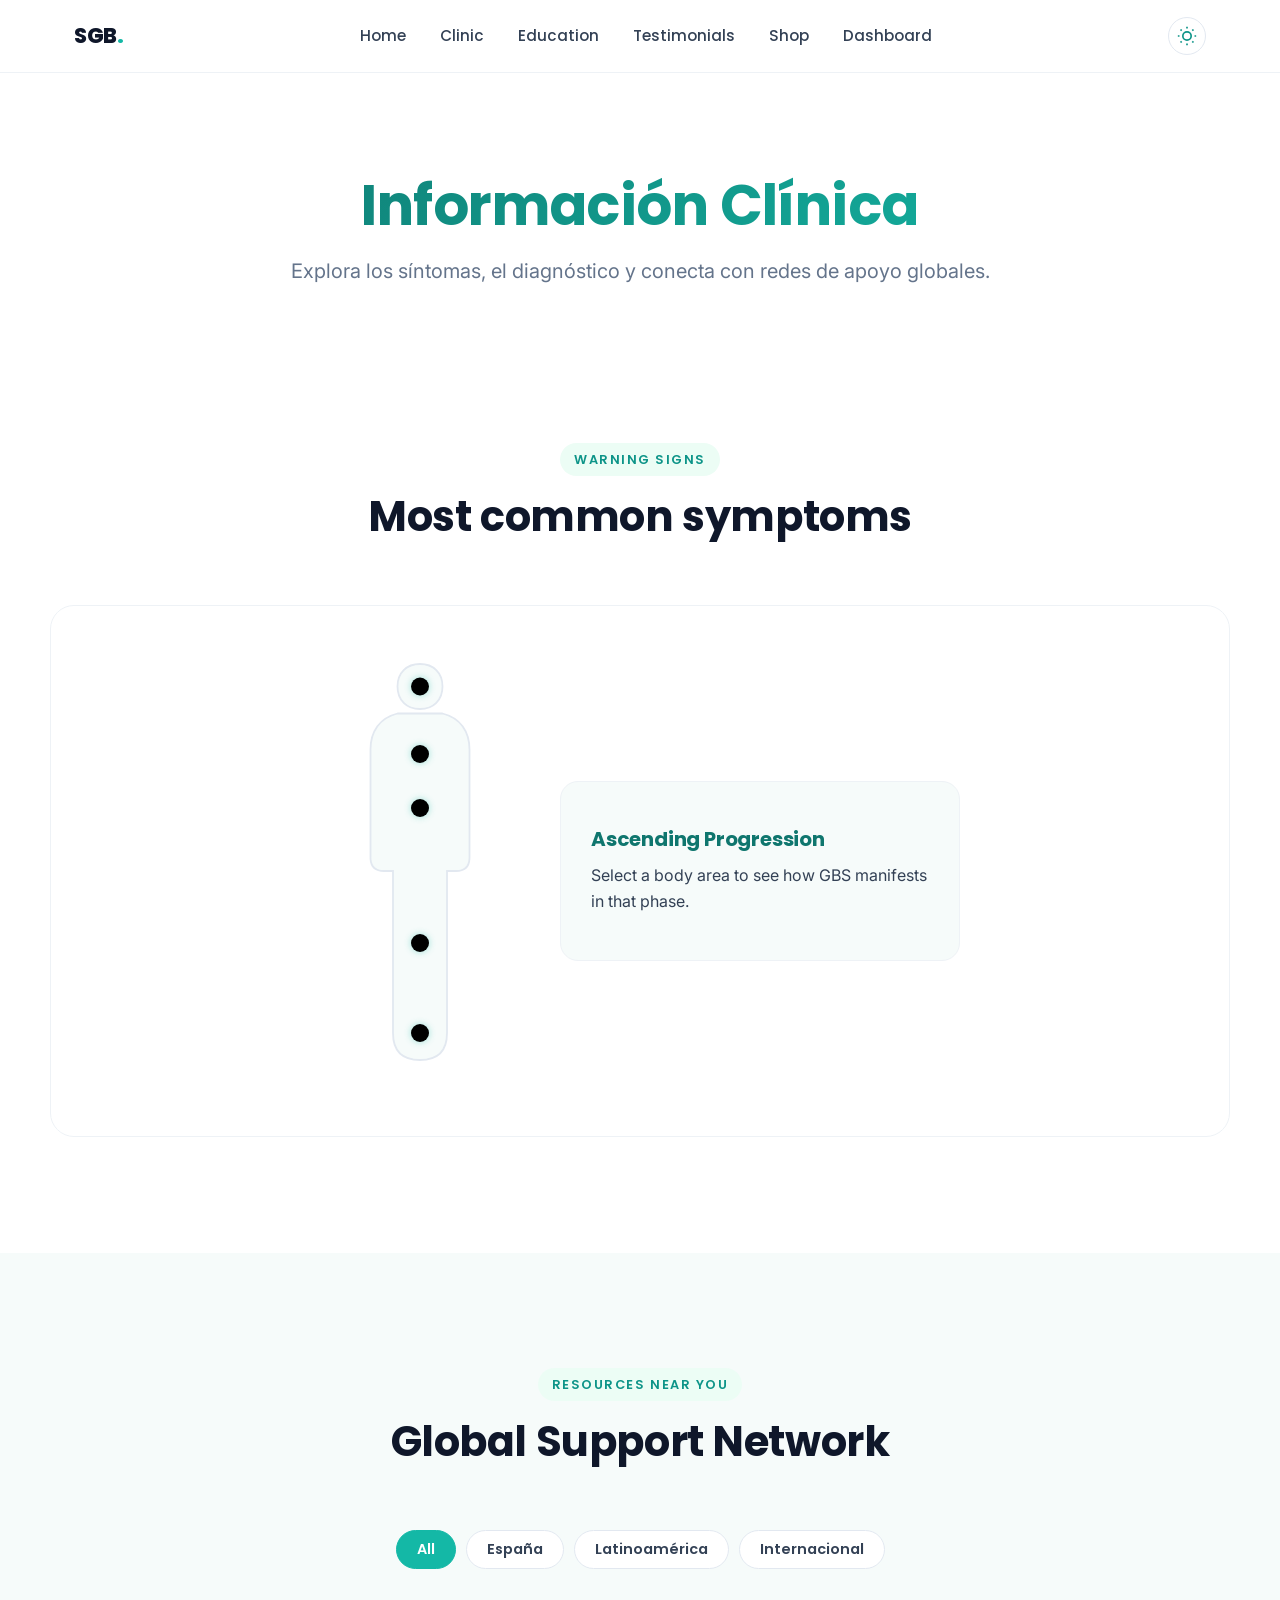
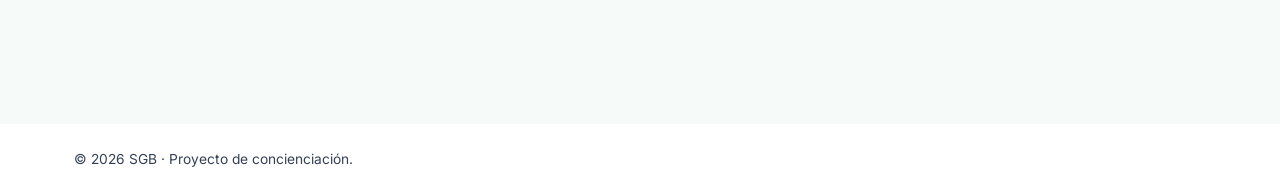
==== commit c93f1bff: "Refactor: professional multi-page architecture with consistent layout and modular JS" ====
--- a/clinica.html
+++ b/clinica.html
@@ -4,11 +4,7 @@
   <meta charset="UTF-8" />
   <meta name="viewport" content="width=device-width, initial-scale=1.0" />
   <title data-i18n="nav.sintomas">Clínica - SGB · Concienciación</title>
-  
-  <!-- SEO & Social -->
-  <meta name="description" content="Información clínica detallada sobre el Síndrome de Guillain-Barré: síntomas, diagnóstico y red de apoyo internacional." data-i18n-attr="content:meta.description" />
-  <link rel="canonical" href="https://sgb-concienciacion.vercel.app/clinica.html" />
-  
+  <meta name="description" content="Información clínica detallada sobre el Síndrome de Guillain-Barré." data-i18n-attr="content:meta.description" />
   <link rel="icon" type="image/svg+xml" href="assets/favicon.svg" />
   <link rel="stylesheet" href="css/styles.css" />
   <link rel="preconnect" href="https://fonts.googleapis.com" />
@@ -16,72 +12,51 @@
   <link href="https://fonts.googleapis.com/css2?family=Poppins:wght@400;500;600;700;800&family=Inter:wght@400;500;600&display=swap" rel="stylesheet" />
 </head>
 <body class="subpage">
-  <a href="#main-content" class="skip-link" data-i18n="skip.content">Saltar al contenido</a>
+  <a href="#main" class="skip-link" data-i18n="skip.content">Saltar al contenido</a>
 
-  <!-- Header -->
-  <header class="header sticky" id="header">
-    <div class="container nav-container">
-      <a href="index.html" class="logo" aria-label="Inicio - SGB" data-i18n-attr="aria-label:brand.aria">
-        <span class="logo-icon" aria-hidden="true">
-          <svg viewBox="0 0 24 24" width="28" height="28" fill="none" stroke="currentColor" stroke-width="2.5" stroke-linecap="round" stroke-linejoin="round"><path d="M4.5 16.5c-1.5 1.26-2 5-2 5s3.74-.5 5-2c.71-.84.71-2.16 0-3-.71-.84-1.9-1.26-3-2z"/><path d="m10 10-5.5 5.5"/><path d="m14 6-5.5 5.5"/><path d="M17 3l-5.5 5.5"/><circle cx="19" cy="5" r="2"/></svg>
-        </span>
-        <span class="logo-text">SGB <small>Concienciación</small></span>
+  <header class="site-header sticky" id="top">
+    <div class="container header-inner">
+      <a href="index.html" class="brand" aria-label="Inicio - SGB" data-i18n-attr="aria-label:brand.aria">
+        <span class="brand-text">SGB<span class="brand-dot">.</span></span>
       </a>
-
-      <nav class="nav" id="navMenu" aria-label="Navegación principal">
-        <ul role="list">
-          <li><a href="index.html" data-i18n="nav.inicio">Inicio</a></li>
-          <li><a href="clinica.html" class="active" aria-current="page" data-i18n="nav.sintomas">Clínica</a></li>
-          <li><a href="educacion.html" data-i18n="nav.concienciacion">Educación</a></li>
-          <li><a href="comunidad.html" data-i18n="nav.testimonios">Comunidad</a></li>
-          <li><a href="tienda.html" data-i18n="nav.merchan">Tienda</a></li>
-          <li><a href="dashboard.html" data-i18n="nav.dashboard">Dashboard</a></li>
+      <nav class="nav" id="nav" aria-label="Navegación principal">
+        <ul class="nav-list" role="list">
+          <li><a href="index.html" class="nav-link" data-i18n="nav.inicio">Inicio</a></li>
+          <li><a href="clinica.html" class="nav-link active" aria-current="page" data-i18n="nav.sintomas">Clínica</a></li>
+          <li><a href="educacion.html" class="nav-link" data-i18n="nav.concienciacion">Educación</a></li>
+          <li><a href="comunidad.html" class="nav-link" data-i18n="nav.testimonios">Comunidad</a></li>
+          <li><a href="tienda.html" class="nav-link" data-i18n="nav.merchan">Tienda</a></li>
+          <li><a href="dashboard.html" class="nav-link" data-i18n="nav.dashboard">Dashboard</a></li>
         </ul>
       </nav>
-
-      <div class="nav-actions">
-        <div class="lang-selector">
-          <button class="lang-btn" id="langBtn" aria-expanded="false" aria-haspopup="listbox" aria-label="Cambiar idioma">
-            <span id="currentLang">ES</span>
-            <svg viewBox="0 0 24 24" width="16" height="16" fill="none" stroke="currentColor" stroke-width="2"><path d="m6 9 6 6 6-6"/></svg>
-          </button>
-          <ul class="lang-dropdown" id="langDropdown" role="listbox">
-            <li role="option" data-value="es">Español</li>
-            <li role="option" data-value="en">English</li>
-            <li role="option" data-value="de">Deutsch</li>
-            <li role="option" data-value="fr">Français</li>
-          </ul>
-        </div>
-        <button id="themeToggle" class="theme-toggle" aria-label="Cambiar tema" data-i18n-attr="aria-label:attr.theme">
+      <div class="header-actions">
+        <button class="theme-toggle" id="themeToggle" aria-label="Cambiar tema" data-i18n-attr="aria-label:attr.theme">
           <svg class="sun" viewBox="0 0 24 24" width="20" height="20" fill="none" stroke="currentColor" stroke-width="2"><circle cx="12" cy="12" r="5"/><path d="M12 1v2M12 21v2M4.22 4.22l1.42 1.42M18.36 18.36l1.42 1.42M1 12h2M21 12h2M4.22 19.78l1.42-1.42M18.36 5.64l1.42-1.42"/></svg>
           <svg class="moon" viewBox="0 0 24 24" width="20" height="20" fill="none" stroke="currentColor" stroke-width="2"><path d="M21 12.79A9 9 0 1 1 11.21 3 7 7 0 0 0 21 12.79z"/></svg>
         </button>
-        <button class="menu-toggle" id="menuToggle" aria-label="Abrir menú" aria-controls="navMenu" aria-expanded="false" data-i18n-attr="aria-label:attr.menu.open">
-          <svg viewBox="0 0 24 24" width="24" height="24" fill="none" stroke="currentColor" stroke-width="2.5" stroke-linecap="round"><path class="top" d="M4 7h16"/><path class="mid" d="M4 12h16"/><path class="bot" d="M4 17h16"/></svg>
+        <button class="menu-toggle" id="menuToggle" aria-label="Abrir menú">
+          <span></span><span></span><span></span>
         </button>
       </div>
     </div>
   </header>
 
-  <main id="main-content">
-    <section class="page-header container">
-      <h1 data-i18n="clinica.title">Información Clínica y Apoyo</h1>
-      <p class="lead" data-i18n="clinica.lead">Explora los síntomas, el diagnóstico y conecta con redes de apoyo globales para pacientes y familiares.</p>
+  <main id="main">
+    <section class="page-header container reveal">
+      <h1 data-i18n="clinica.title">Información Clínica</h1>
+      <p class="lead" data-i18n="clinica.lead">Explora los síntomas, el diagnóstico y conecta con redes de apoyo globales.</p>
     </section>
 
-    <!-- Síntomas -->
     <section id="sintomas" class="section container">
-      <div class="section-head">
-        <h2 data-i18n="sintomas.title">Síntomas y Progresión</h2>
+      <div class="section-head reveal">
+        <span class="kicker" data-i18n="sintomas.kicker">Señales de alerta</span>
+        <h2 data-i18n="sintomas.title">Progresión del SGB</h2>
       </div>
-      <!-- Mapa interactivo de síntomas -->
+      
       <div class="symptoms-map-container reveal">
-        <h3 class="map-title" data-i18n="sintomas.map.title">Explora cómo progresa el SGB</h3>
-        <p class="map-subtitle" data-i18n="sintomas.map.subtitle">Haz clic en los puntos para ver la evolución habitual de la debilidad.</p>
-        
         <div class="map-wrapper">
           <div class="human-body-svg">
-            <svg viewBox="0 0 200 500" width="100%" height="100%" preserveAspectRatio="xMidYMid meet">
+            <svg viewBox="0 0 200 500" width="100%" height="100%">
               <path d="M100 20c-15 0-25 10-25 25s10 25 25 25 25-10 25-25-10-25-25-25zM75 75c-20 5-30 20-30 40v120c0 10 5 15 15 15h10v180c0 20 10 30 30 30s30-10 30-30V250h10c10 0 15-5 15-15V115c0-20-10-35-30-40H75z" fill="var(--bg-alt)" stroke="var(--line)" stroke-width="2"/>
               <circle class="hotspot" data-step="1" cx="100" cy="430" r="10" fill="var(--teal-500)"/>
               <circle class="hotspot" data-step="2" cx="100" cy="330" r="10" fill="var(--teal-500)"/>
@@ -90,69 +65,41 @@
               <circle class="hotspot" data-step="5" cx="100" cy="45" r="10" fill="var(--teal-500)"/>
             </svg>
           </div>
-          
           <div class="map-info-panel" id="mapInfoPanel">
             <div class="info-content active" data-step="default">
               <h4 data-i18n="sintomas.map.default.h">Progresión Ascendente</h4>
-              <p data-i18n="sintomas.map.default.p">Selecciona una zona del cuerpo para ver cómo se manifiesta el SGB en esa fase.</p>
+              <p data-i18n="sintomas.map.default.p">Selecciona una zona para ver los síntomas.</p>
             </div>
-            <div class="info-content" data-step="1" hidden><h4 data-i18n="sintomas.map.s1.h">1. Pies y Tobillos</h4><p data-i18n="sintomas.map.s1.p">Hormigueo y pérdida inicial de reflejos.</p></div>
-            <div class="info-content" data-step="2" hidden><h4 data-i18n="sintomas.map.s2.h">2. Piernas y Rodillas</h4><p data-i18n="sintomas.map.s2.p">Debilidad muscular que dificulta caminar.</p></div>
-            <div class="info-content" data-step="3" hidden><h4 data-i18n="sintomas.map.s3.h">3. Tronco y Manos</h4><p data-i18n="sintomas.map.s3.p">Afecta la destreza manual y la fuerza en los brazos.</p></div>
-            <div class="info-content" data-step="4" hidden><h4 data-i18n="sintomas.map.s4.h">4. Músculos Respiratorios</h4><p data-i18n="sintomas.map.s4.p">Fase crítica. Requiere vigilancia intensiva.</p></div>
-            <div class="info-content" data-step="5" hidden><h4 data-i18n="sintomas.map.s5.h">5. Nervios Craneales</h4><p data-i18n="sintomas.map.s5.p">Afecta al habla y los movimientos faciales.</p></div>
+            <div class="info-content" data-step="1" hidden><h4 data-i18n="sintomas.map.s1.h">1. Pies</h4><p data-i18n="sintomas.map.s1.p">Hormigueo inicial.</p></div>
+            <div class="info-content" data-step="2" hidden><h4 data-i18n="sintomas.map.s2.h">2. Piernas</h4><p data-i18n="sintomas.map.s2.p">Debilidad muscular.</p></div>
+            <div class="info-content" data-step="3" hidden><h4 data-i18n="sintomas.map.s3.h">3. Tronco</h4><p data-i18n="sintomas.map.s3.p">Afecta la fuerza central.</p></div>
+            <div class="info-content" data-step="4" hidden><h4 data-i18n="sintomas.map.s4.h">4. Pulmones</h4><p data-i18n="sintomas.map.s4.p">Fase crítica respiratoria.</p></div>
+            <div class="info-content" data-step="5" hidden><h4 data-i18n="sintomas.map.s5.h">5. Rostro</h4><p data-i18n="sintomas.map.s5.p">Nervios craneales.</p></div>
           </div>
         </div>
       </div>
     </section>
 
-    <!-- Red de Apoyo -->
     <section id="apoyo" class="section section-alt">
-      <div class="container">
+      <div class="container reveal">
         <div class="section-head">
+          <span class="kicker" data-i18n="map.kicker">Recursos</span>
           <h2 data-i18n="map.title">Red de Apoyo Global</h2>
         </div>
         <div class="support-map-wrapper">
           <div class="support-regions">
             <button class="region-tab active" data-region="all" data-i18n="test.tab.all">Todos</button>
-            <button class="region-tab" data-region="es" data-i18n="map.region.es">España</button>
-            <button class="region-tab" data-region="latam" data-i18n="map.region.latam">Latinoamérica</button>
-            <button class="region-tab" data-region="intl" data-i18n="map.region.intl">Internacional</button>
+            <button class="region-tab" data-region="es">España</button>
+            <button class="region-tab" data-region="latam">Latinoamérica</button>
+            <button class="region-tab" data-region="intl">Internacional</button>
           </div>
-          <div class="support-grid" id="supportGrid">
-            <!-- Dinámico -->
-          </div>
+          <div class="support-grid" id="supportGrid"></div>
         </div>
       </div>
     </section>
   </main>
 
   <footer class="footer">
-    <div class="container footer-grid">
-      <div class="footer-brand">
-        <a href="index.html" class="logo">
-          <span class="logo-text">SGB <small>Concienciación</small></span>
-        </a>
-        <p data-i18n="footer.about">Plataforma dedicada a la visibilidad y apoyo de personas afectadas por el Síndrome de Guillain-Barré.</p>
-      </div>
-      <div class="footer-nav">
-        <div class="footer-col">
-          <h4 data-i18n="footer.col.info">Información</h4>
-          <ul role="list">
-            <li><a href="clinica.html" data-i18n="nav.sintomas">Clínica</a></li>
-            <li><a href="educacion.html" data-i18n="nav.concienciacion">Educación</a></li>
-            <li><a href="index.html#faq" data-i18n="nav.faq">Preguntas frecuentes</a></li>
-          </ul>
-        </div>
-        <div class="footer-col">
-          <h4 data-i18n="footer.col.imple">Implicarse</h4>
-          <ul role="list">
-            <li><a href="index.html#ayuda" data-i18n="nav.ayuda">Cómo ayudar</a></li>
-            <li><a href="tienda.html" data-i18n="cta.tienda">Tienda solidaria</a></li>
-          </ul>
-        </div>
-      </div>
-    </div>
     <div class="container footer-bottom">
       <p>© 2026 SGB · Proyecto de concienciación.</p>
     </div>
--- a/css/styles.css
+++ b/css/styles.css
@@ -2542,3 +2542,97 @@
 [data-theme="dark"] .assoc-header h3 { color: var(--teal-400); }
 [data-theme="dark"] .region-badge { background: #334155; color: var(--teal-400); }
 [data-theme="dark"] .region-tab { background: #1e293b; border-color: #334155; }
+
+/* ---------- Teasers (Landing Page) ---------- */
+.teaser-card {
+  background: var(--bg);
+  padding: 40px;
+  border-radius: var(--radius-lg);
+  border: 1px solid var(--line-soft);
+  transition: all .4s var(--ease);
+  display: flex;
+  flex-direction: column;
+  height: 100%;
+}
+.teaser-card:hover {
+  transform: translateY(-8px);
+  border-color: var(--teal-300);
+  box-shadow: var(--shadow);
+}
+.teaser-card h2 {
+  font-size: 1.75rem;
+  margin-bottom: 12px;
+  color: var(--teal-800);
+}
+.teaser-card p {
+  font-size: 1.05rem;
+  color: var(--ink-soft);
+  margin-bottom: 24px;
+  flex-grow: 1;
+}
+
+.teaser-grid {
+  display: grid;
+  gap: 16px;
+  margin-bottom: 24px;
+}
+
+/* Teaser Products */
+.product-teaser-card {
+  background: var(--bg-alt);
+  padding: 16px;
+  border-radius: var(--radius-sm);
+  border: 1px solid var(--line-soft);
+  text-align: center;
+}
+.product-teaser-card h4 {
+  font-size: 0.95rem;
+  margin-bottom: 4px;
+}
+.product-teaser-card p {
+  font-weight: 700;
+  color: var(--teal-700);
+  margin: 0;
+  font-size: 0.9rem;
+}
+
+/* Teaser Testimonios */
+.test-teaser-item {
+  padding: 16px;
+  background: var(--bg-tint);
+  border-radius: var(--radius-sm);
+  font-style: italic;
+  font-size: 0.9rem;
+}
+.test-teaser-item strong {
+  display: block;
+  margin-top: 8px;
+  font-style: normal;
+  color: var(--teal-800);
+}
+
+/* ---------- Subpage Headers ---------- */
+.page-header {
+  padding: clamp(60px, 10vw, 100px) 0 40px;
+  text-align: center;
+}
+.page-header h1 {
+  font-size: clamp(2.5rem, 5vw, 3.5rem);
+  margin-bottom: 16px;
+  background: linear-gradient(135deg, var(--teal-800), var(--teal-600));
+  -webkit-background-clip: text;
+  -webkit-text-fill-color: transparent;
+}
+.page-header .lead {
+  font-size: 1.25rem;
+  max-width: 700px;
+  margin: 0 auto;
+  color: var(--muted);
+}
+
+/* Dark Mode Teasers */
+[data-theme="dark"] .teaser-card { background: #1e293b; border-color: #334155; }
+[data-theme="dark"] .product-teaser-card { background: #0f172a; border-color: #334155; }
+[data-theme="dark"] .test-teaser-item { background: rgba(20, 184, 166, 0.1); }
+[data-theme="dark"] .teaser-card h2 { color: var(--teal-400); }
+
